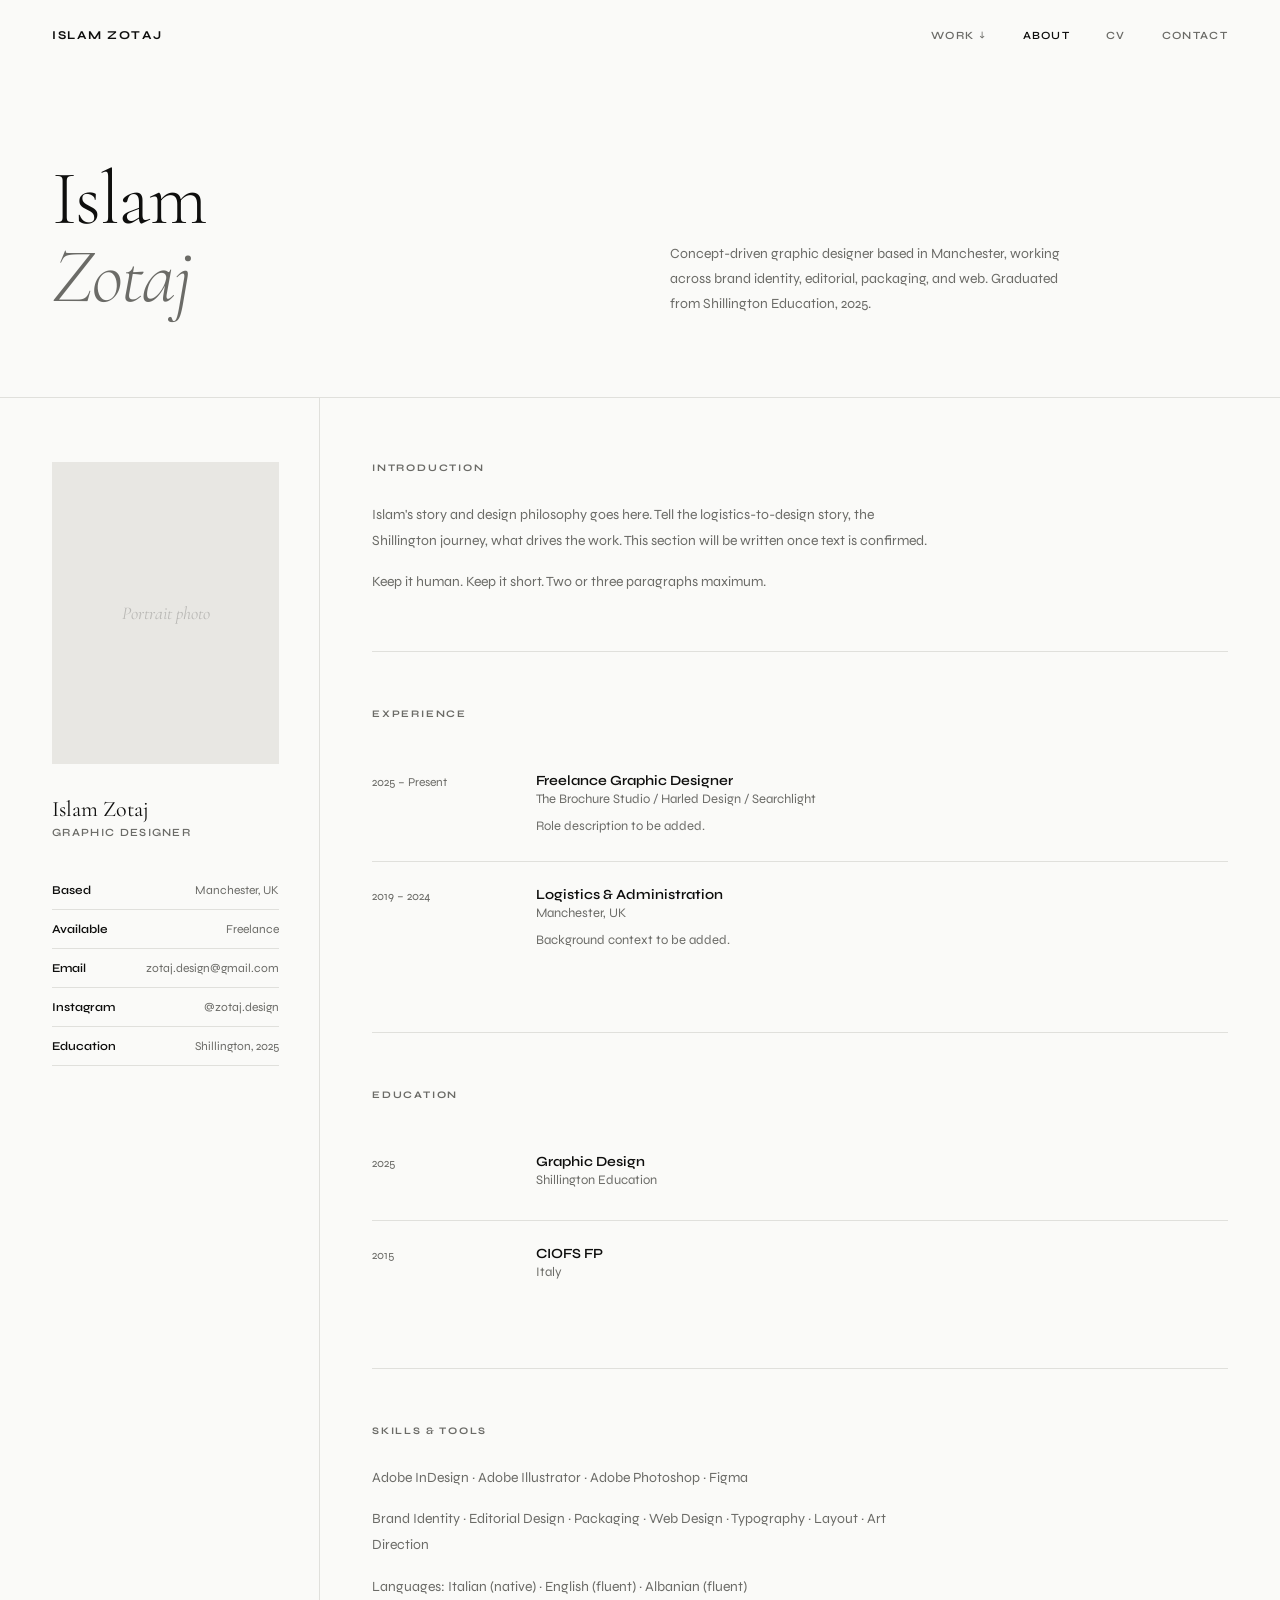
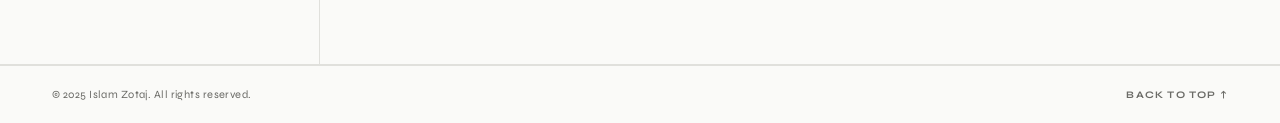
==== about.html @ 6eeac756 "Add files via upload" ====
<!DOCTYPE html>
<html lang="en">
<head>
  <meta charset="UTF-8">
  <meta name="viewport" content="width=device-width, initial-scale=1.0">
  <title>About — Islam Zotaj</title>
  <link rel="preconnect" href="https://fonts.googleapis.com">
  <link rel="preconnect" href="https://fonts.gstatic.com" crossorigin>
  <link href="https://fonts.googleapis.com/css2?family=Cormorant+Garamond:ital,wght@0,300;0,400;1,300;1,400&family=Syne:wght@400;500;600;700;800&display=swap" rel="stylesheet">
  <link rel="stylesheet" href="style.css">
</head>
<body>

<nav id="nav">
  <a class="nav-name" href="index.html">Islam Zotaj</a>
  <div class="nav-right">
    <ul class="nav-links">
      <li class="nav-dropdown">
        <a>Work</a>
        <ul class="dropdown-menu">
          <li><a href="work-omnia.html">Omnia <span>Brand Identity</span></a></li>
          <li><a href="work-batch.html">Batch <span>Editorial</span></a></li>
          <li><a href="work-serene.html">Serene Pathways <span>Website</span></a></li>
          <li><a href="work-bloom.html">Bloom <span>Brand Identity</span></a></li>
          <li><a href="work-mother.html">Mother Puppers <span>Packaging</span></a></li>
        </ul>
      </li>
      <li><a href="about.html" style="color:var(--black)">About</a></li>
      <li><a href="cv.html">CV</a></li>
      <li><a href="contact.html">Contact</a></li>
    </ul>
  </div>
</nav>

<div class="page-hero anim anim-d1">
  <h1 class="page-hero-title">Islam<br><em>Zotaj</em></h1>
  <p class="page-hero-sub">
    Concept-driven graphic designer based in Manchester, working across brand identity, editorial, packaging, and web. Graduated from Shillington Education, 2025.
  </p>
</div>

<div class="about-page-content">
  <aside class="about-sidebar anim anim-d2">
    <div class="about-portrait">
      <!-- Replace with: <img src="images/islam-portrait.jpg" alt="Islam Zotaj"> -->
      Portrait photo
    </div>
    <p class="sidebar-name">Islam Zotaj</p>
    <p class="sidebar-role">Graphic Designer</p>
    <ul class="sidebar-list">
      <li><strong>Based</strong> Manchester, UK</li>
      <li><strong>Available</strong> Freelance</li>
      <li><strong>Email</strong> zotaj.design@gmail.com</li>
      <li><strong>Instagram</strong> @zotaj.design</li>
      <li><strong>Education</strong> Shillington, 2025</li>
    </ul>
  </aside>

  <main class="about-main">
    <div class="about-section anim anim-d2">
      <p class="about-section-title">Introduction</p>
      <div class="about-section-text">
        <!-- ADD TEXT HERE -->
        <p>Islam's story and design philosophy goes here. Tell the logistics-to-design story, the Shillington journey, what drives the work. This section will be written once text is confirmed.</p>
        <p>Keep it human. Keep it short. Two or three paragraphs maximum.</p>
      </div>
    </div>

    <div class="about-section reveal">
      <p class="about-section-title">Experience</p>
      <div class="experience-item">
        <span class="exp-date">2025 – Present</span>
        <div class="exp-body">
          <p class="exp-role">Freelance Graphic Designer</p>
          <p class="exp-company">The Brochure Studio / Harled Design / Searchlight</p>
          <p class="exp-desc">
            <!-- ADD TEXT HERE -->
            Role description to be added.
          </p>
        </div>
      </div>
      <div class="experience-item">
        <span class="exp-date">2019 – 2024</span>
        <div class="exp-body">
          <p class="exp-role">Logistics & Administration</p>
          <p class="exp-company">Manchester, UK</p>
          <p class="exp-desc">
            <!-- ADD TEXT HERE -->
            Background context to be added.
          </p>
        </div>
      </div>
    </div>

    <div class="about-section reveal">
      <p class="about-section-title">Education</p>
      <div class="experience-item">
        <span class="exp-date">2025</span>
        <div class="exp-body">
          <p class="exp-role">Graphic Design</p>
          <p class="exp-company">Shillington Education</p>
        </div>
      </div>
      <div class="experience-item">
        <span class="exp-date">2015</span>
        <div class="exp-body">
          <p class="exp-role">CIOFS FP</p>
          <p class="exp-company">Italy</p>
        </div>
      </div>
    </div>

    <div class="about-section reveal">
      <p class="about-section-title">Skills & Tools</p>
      <div class="about-section-text">
        <p>Adobe InDesign · Adobe Illustrator · Adobe Photoshop · Figma</p>
        <p style="margin-top:16px;">Brand Identity · Editorial Design · Packaging · Web Design · Typography · Layout · Art Direction</p>
        <p style="margin-top:16px;">Languages: Italian (native) · English (fluent) · Albanian (fluent)</p>
      </div>
    </div>
  </main>
</div>

<footer>
  <span class="footer-copy">© 2025 Islam Zotaj. All rights reserved.</span>
  <a class="footer-back" href="#top">Back to top ↑</a>
</footer>

<script src="nav.js"></script>
</body>
</html>
---- style.css ----
/* ─── RESET & BASE ──────────────────────────────── */
*, *::before, *::after { box-sizing: border-box; margin: 0; padding: 0; }

:root {
  --white: #FAFAF8;
  --black: #0E0E0D;
  --mid:   #6B6B67;
  --rule:  #E0E0DC;
  --serif: 'Cormorant Garamond', serif;
  --sans:  'Syne', sans-serif;
}

html { font-size: 16px; scroll-behavior: smooth; }

body {
  background: var(--white);
  color: var(--black);
  font-family: var(--sans);
  -webkit-font-smoothing: antialiased;
  overflow-x: hidden;
}

a { text-decoration: none; color: inherit; }
img { display: block; width: 100%; height: 100%; object-fit: cover; }

/* ─── NAV ───────────────────────────────────────── */
nav {
  position: fixed;
  top: 0; left: 0; right: 0;
  z-index: 200;
  display: flex;
  align-items: center;
  justify-content: space-between;
  padding: 28px 52px;
  background: var(--white);
  border-bottom: 1px solid transparent;
  transition: border-color .3s, padding .3s;
}
nav.scrolled { border-color: var(--rule); padding: 20px 52px; }

.nav-name {
  font-family: var(--sans);
  font-size: 12px;
  font-weight: 700;
  letter-spacing: .14em;
  text-transform: uppercase;
}

.nav-right {
  display: flex;
  align-items: center;
  gap: 40px;
}

.nav-links {
  display: flex;
  gap: 36px;
  list-style: none;
  position: relative;
}

/* Work dropdown */
.nav-dropdown { position: relative; }

.nav-dropdown > a,
.nav-links > li > a {
  font-size: 11px;
  font-weight: 600;
  letter-spacing: .12em;
  text-transform: uppercase;
  color: var(--mid);
  transition: color .2s;
  cursor: pointer;
  display: flex;
  align-items: center;
  gap: 5px;
}
.nav-dropdown > a::after { content: '↓'; font-size: 9px; }
.nav-links > li > a:hover,
.nav-dropdown > a:hover { color: var(--black); }

.dropdown-menu {
  position: absolute;
  top: calc(100% + 16px);
  left: 0;
  background: var(--white);
  border: 1px solid var(--rule);
  min-width: 200px;
  opacity: 0;
  pointer-events: none;
  transform: translateY(-6px);
  transition: opacity .2s, transform .2s;
  z-index: 300;
}
.nav-dropdown:hover .dropdown-menu {
  opacity: 1;
  pointer-events: all;
  transform: translateY(0);
}
.dropdown-menu li { list-style: none; border-bottom: 1px solid var(--rule); }
.dropdown-menu li:last-child { border-bottom: none; }
.dropdown-menu a {
  display: flex;
  justify-content: space-between;
  align-items: center;
  padding: 12px 18px;
  font-size: 11px;
  font-weight: 600;
  letter-spacing: .1em;
  text-transform: uppercase;
  color: var(--mid);
  transition: color .2s, background .2s;
}
.dropdown-menu a:hover { color: var(--black); background: #F5F5F2; }
.dropdown-menu a span { font-size: 10px; color: var(--rule); }
.dropdown-menu a:hover span { color: var(--mid); }

/* ─── HERO SLIDER ───────────────────────────────── */
.hero-slider {
  position: relative;
  height: 100vh;
  min-height: 600px;
  overflow: hidden;
  margin-top: 0;
}

.slide {
  position: absolute;
  inset: 0;
  display: grid;
  grid-template-columns: 1fr 1fr;
  opacity: 0;
  transition: opacity .9s cubic-bezier(.4,0,.2,1);
  pointer-events: none;
}
.slide.active {
  opacity: 1;
  pointer-events: all;
}

.slide-image {
  position: relative;
  overflow: hidden;
}
.slide-image-inner {
  position: absolute;
  inset: 0;
  transition: transform 1.2s cubic-bezier(.25,.46,.45,.94);
  display: flex;
  align-items: center;
  justify-content: center;
}
.slide.active .slide-image-inner { transform: scale(1); }
.slide:not(.active) .slide-image-inner { transform: scale(1.05); }

/* Coloured placeholder per project */
.slide-placeholder {
  width: 100%;
  height: 100%;
  display: flex;
  align-items: center;
  justify-content: center;
}
.slide[data-project="omnia"] .slide-placeholder    { background: #F5F1E6; }
.slide[data-project="batch"] .slide-placeholder    { background: #1A2E48; }
.slide[data-project="bloom"] .slide-placeholder    { background: #2D2D2A; }
.slide[data-project="mother"] .slide-placeholder   { background: #5B2D6B; }
.slide[data-project="serene"] .slide-placeholder   { background: #F5E6DA; }

.slide-content {
  display: flex;
  flex-direction: column;
  justify-content: flex-end;
  padding: 52px 64px 64px;
  border-left: 1px solid var(--rule);
}

.slide-meta {
  display: flex;
  align-items: center;
  gap: 16px;
  margin-bottom: 24px;
}
.slide-index {
  font-family: var(--serif);
  font-size: 13px;
  font-style: italic;
  color: var(--mid);
}
.slide-type {
  font-size: 10px;
  font-weight: 600;
  letter-spacing: .14em;
  text-transform: uppercase;
  color: var(--mid);
}

.slide-title {
  font-family: var(--serif);
  font-size: clamp(48px, 5.5vw, 80px);
  font-weight: 300;
  line-height: 1.03;
  letter-spacing: -.02em;
  margin-bottom: 20px;
}
.slide-title em { font-style: italic; color: var(--mid); }

.slide-desc {
  font-size: 13px;
  line-height: 1.8;
  color: var(--mid);
  max-width: 360px;
  margin-bottom: 36px;
}

.slide-link {
  display: inline-flex;
  align-items: center;
  gap: 12px;
  font-size: 11px;
  font-weight: 700;
  letter-spacing: .12em;
  text-transform: uppercase;
  border-bottom: 1px solid var(--black);
  padding-bottom: 3px;
  width: fit-content;
  transition: opacity .2s;
}
.slide-link:hover { opacity: .5; }

/* Slider controls */
.slider-controls {
  position: absolute;
  bottom: 40px;
  left: 52px;
  display: flex;
  align-items: center;
  gap: 24px;
  z-index: 10;
}

.slider-dots {
  display: flex;
  gap: 8px;
}
.dot {
  width: 20px;
  height: 2px;
  background: var(--rule);
  cursor: pointer;
  transition: background .3s, width .3s;
}
.dot.active { background: var(--black); width: 32px; }

.slider-nav {
  display: flex;
  gap: 8px;
}
.slider-btn {
  width: 40px;
  height: 40px;
  border: 1px solid var(--rule);
  background: var(--white);
  cursor: pointer;
  display: flex;
  align-items: center;
  justify-content: center;
  font-size: 16px;
  transition: background .2s, border-color .2s;
}
.slider-btn:hover { background: var(--black); color: var(--white); border-color: var(--black); }

/* Progress bar */
.slide-progress {
  position: absolute;
  bottom: 0;
  left: 0;
  height: 2px;
  background: var(--black);
  width: 0%;
  transition: width 0s linear;
  z-index: 10;
}
.slide-progress.animating { transition: width 5s linear; }

/* ─── SECTION SHARED ────────────────────────────── */
.section-header {
  display: flex;
  align-items: center;
  justify-content: space-between;
  padding: 44px 52px 40px;
  border-bottom: 1px solid var(--rule);
}
.section-label {
  font-size: 10px;
  font-weight: 700;
  letter-spacing: .18em;
  text-transform: uppercase;
  color: var(--mid);
}
.section-aux {
  font-family: var(--serif);
  font-size: 13px;
  font-style: italic;
  color: var(--mid);
}

/* ─── WORK GRID (homepage strip) ────────────────── */
.work-strip {
  display: grid;
  grid-template-columns: repeat(3, 1fr);
  border-bottom: 1px solid var(--rule);
}
.strip-item {
  border-right: 1px solid var(--rule);
  overflow: hidden;
  cursor: pointer;
}
.strip-item:last-child { border-right: none; }

.strip-image {
  aspect-ratio: 4/3;
  overflow: hidden;
  position: relative;
}
.strip-placeholder {
  width: 100%; height: 100%;
  transition: transform .7s cubic-bezier(.25,.46,.45,.94);
  display: flex;
  align-items: center;
  justify-content: center;
  font-family: var(--serif);
  font-size: 28px;
  font-style: italic;
  color: rgba(0,0,0,.15);
}
.strip-item:hover .strip-placeholder { transform: scale(1.04); }
.strip-item[data-project="batch"]  .strip-placeholder { background: #1A2E48; color: #C9A96E; }
.strip-item[data-project="bloom"]  .strip-placeholder { background: #2D2D2A; color: #F5CD3C; }
.strip-item[data-project="mother"] .strip-placeholder { background: #5B2D6B; color: #F5CD3C; }
.strip-item[data-project="serene"] .strip-placeholder { background: #F5E6DA; color: #B23A48; }
.strip-item[data-project="omnia"]  .strip-placeholder { background: #F5F1E6; color: #FF6D6A; }

.strip-info {
  padding: 20px 24px 28px;
  border-top: 1px solid var(--rule);
}
.strip-type {
  font-size: 10px;
  font-weight: 600;
  letter-spacing: .14em;
  text-transform: uppercase;
  color: var(--mid);
  margin-bottom: 6px;
}
.strip-title {
  font-family: var(--serif);
  font-size: 22px;
  font-weight: 400;
  margin-bottom: 10px;
}
.strip-arrow {
  font-size: 10px;
  font-weight: 700;
  letter-spacing: .12em;
  text-transform: uppercase;
  color: var(--mid);
  display: inline-flex;
  align-items: center;
  gap: 8px;
  opacity: 0;
  transform: translateX(-6px);
  transition: opacity .25s, transform .25s, color .25s;
}
.strip-item:hover .strip-arrow { opacity: 1; transform: translateX(0); color: var(--black); }

/* ─── ABOUT STRIP ───────────────────────────────── */
.about-strip {
  display: grid;
  grid-template-columns: 1fr 1fr;
  border-top: 1px solid var(--rule);
}
.about-left {
  padding: 80px 52px;
  border-right: 1px solid var(--rule);
}
.about-right {
  padding: 80px 52px;
}
.about-eyebrow {
  font-size: 10px;
  font-weight: 700;
  letter-spacing: .18em;
  text-transform: uppercase;
  color: var(--mid);
  margin-bottom: 28px;
}
.about-headline {
  font-family: var(--serif);
  font-size: clamp(32px, 3.5vw, 52px);
  font-weight: 300;
  line-height: 1.1;
  margin-bottom: 28px;
}
.about-headline em { font-style: italic; color: var(--mid); }
.about-body {
  font-size: 14px;
  line-height: 1.85;
  color: var(--mid);
  margin-bottom: 20px;
  max-width: 420px;
}
.text-cta {
  display: inline-flex;
  align-items: center;
  gap: 10px;
  font-size: 11px;
  font-weight: 700;
  letter-spacing: .12em;
  text-transform: uppercase;
  border-bottom: 1px solid var(--black);
  padding-bottom: 3px;
  margin-top: 16px;
  transition: opacity .2s;
}
.text-cta:hover { opacity: .5; }

.skills-grid {
  display: grid;
  grid-template-columns: 1fr 1fr;
  gap: 1px;
  background: var(--rule);
  border: 1px solid var(--rule);
  margin-bottom: 32px;
}
.skill-cell {
  background: var(--white);
  padding: 20px;
}
.skill-name {
  font-size: 11px;
  font-weight: 700;
  letter-spacing: .1em;
  text-transform: uppercase;
  margin-bottom: 4px;
}
.skill-sub {
  font-size: 12px;
  color: var(--mid);
  line-height: 1.5;
}

/* ─── CONTACT STRIP ─────────────────────────────── */
.contact-strip {
  border-top: 1px solid var(--rule);
  padding: 80px 52px;
  display: grid;
  grid-template-columns: 1fr auto;
  align-items: center;
  gap: 40px;
}
.contact-headline {
  font-family: var(--serif);
  font-size: clamp(36px, 4vw, 60px);
  font-weight: 300;
  line-height: 1.08;
}
.contact-headline em { font-style: italic; color: var(--mid); }
.contact-actions { display: flex; flex-direction: column; align-items: flex-end; gap: 14px; }
.contact-email {
  font-size: 13px;
  color: var(--mid);
  letter-spacing: .02em;
  transition: color .2s;
}
.contact-email:hover { color: var(--black); }
.contact-socials { display: flex; gap: 20px; }
.contact-socials a {
  font-size: 10px;
  font-weight: 700;
  letter-spacing: .12em;
  text-transform: uppercase;
  color: var(--mid);
  transition: color .2s;
}
.contact-socials a:hover { color: var(--black); }

/* ─── FOOTER ─────────────────────────────────────── */
footer {
  border-top: 1px solid var(--rule);
  padding: 22px 52px;
  display: flex;
  justify-content: space-between;
  align-items: center;
}
.footer-copy { font-size: 11px; color: var(--mid); letter-spacing: .04em; }
.footer-back {
  font-size: 10px;
  font-weight: 700;
  letter-spacing: .12em;
  text-transform: uppercase;
  color: var(--mid);
  transition: color .2s;
}
.footer-back:hover { color: var(--black); }

/* ─── PAGE HERO (inner pages) ───────────────────── */
.page-hero {
  padding: 160px 52px 80px;
  border-bottom: 1px solid var(--rule);
  display: grid;
  grid-template-columns: 1fr 1fr;
  gap: 60px;
  align-items: end;
}
.page-hero-title {
  font-family: var(--serif);
  font-size: clamp(48px, 6vw, 88px);
  font-weight: 300;
  line-height: 1.02;
  letter-spacing: -.02em;
}
.page-hero-title em { font-style: italic; color: var(--mid); }
.page-hero-sub {
  font-size: 14px;
  line-height: 1.8;
  color: var(--mid);
  max-width: 400px;
}

/* ─── CASE STUDY PAGE ───────────────────────────── */
.cs-header {
  padding: 160px 52px 80px;
  border-bottom: 1px solid var(--rule);
}
.cs-eyebrow {
  font-size: 10px;
  font-weight: 700;
  letter-spacing: .18em;
  text-transform: uppercase;
  color: var(--mid);
  margin-bottom: 20px;
}
.cs-title {
  font-family: var(--serif);
  font-size: clamp(56px, 7vw, 100px);
  font-weight: 300;
  line-height: 1.0;
  letter-spacing: -.02em;
  margin-bottom: 40px;
}
.cs-title em { font-style: italic; color: var(--mid); }

.cs-meta-row {
  display: flex;
  gap: 60px;
  border-top: 1px solid var(--rule);
  padding-top: 32px;
}
.cs-meta-item {}
.cs-meta-label {
  font-size: 10px;
  font-weight: 700;
  letter-spacing: .14em;
  text-transform: uppercase;
  color: var(--mid);
  margin-bottom: 6px;
}
.cs-meta-value {
  font-size: 14px;
  font-weight: 500;
}

.cs-intro {
  display: grid;
  grid-template-columns: 1fr 1fr;
  gap: 60px;
  padding: 80px 52px;
  border-bottom: 1px solid var(--rule);
  align-items: start;
}
.cs-intro-headline {
  font-family: var(--serif);
  font-size: clamp(28px, 3vw, 44px);
  font-weight: 300;
  line-height: 1.12;
}
.cs-intro-headline em { font-style: italic; color: var(--mid); }
.cs-intro-body {
  font-size: 14px;
  line-height: 1.85;
  color: var(--mid);
}
.cs-intro-body p + p { margin-top: 16px; }

.cs-image-full {
  width: 100%;
  aspect-ratio: 16/7;
  overflow: hidden;
  background: #F0EFEB;
}

.cs-image-grid {
  display: grid;
  grid-template-columns: 1fr 1fr;
  gap: 1px;
  background: var(--rule);
  border-top: 1px solid var(--rule);
  border-bottom: 1px solid var(--rule);
}
.cs-image-grid-item {
  aspect-ratio: 4/3;
  overflow: hidden;
  background: #F0EFEB;
}

.cs-image-placeholder {
  width: 100%; height: 100%;
  display: flex;
  align-items: center;
  justify-content: center;
  font-family: var(--serif);
  font-size: 18px;
  font-style: italic;
  color: rgba(0,0,0,.2);
}

.cs-text-section {
  padding: 80px 52px;
  display: grid;
  grid-template-columns: 200px 1fr;
  gap: 60px;
  border-bottom: 1px solid var(--rule);
}
.cs-section-label {
  font-size: 10px;
  font-weight: 700;
  letter-spacing: .14em;
  text-transform: uppercase;
  color: var(--mid);
  padding-top: 6px;
}
.cs-section-body {
  font-size: 14px;
  line-height: 1.85;
  color: var(--mid);
  max-width: 560px;
}
.cs-section-body p + p { margin-top: 16px; }
.cs-section-body h3 {
  font-family: var(--serif);
  font-size: 24px;
  font-weight: 400;
  color: var(--black);
  margin-bottom: 12px;
  margin-top: 32px;
}

.cs-nav {
  display: grid;
  grid-template-columns: 1fr 1fr;
  border-top: 1px solid var(--rule);
}
.cs-nav-item {
  padding: 40px 52px;
  display: flex;
  flex-direction: column;
  gap: 8px;
  transition: background .2s;
  cursor: pointer;
}
.cs-nav-item:hover { background: #F5F5F2; }
.cs-nav-item:first-child { border-right: 1px solid var(--rule); }
.cs-nav-label {
  font-size: 10px;
  font-weight: 700;
  letter-spacing: .14em;
  text-transform: uppercase;
  color: var(--mid);
}
.cs-nav-title {
  font-family: var(--serif);
  font-size: 28px;
  font-weight: 400;
}

/* ─── ABOUT PAGE ─────────────────────────────────── */
.about-page-content {
  display: grid;
  grid-template-columns: 320px 1fr;
  gap: 0;
  border-bottom: 1px solid var(--rule);
}
.about-sidebar {
  padding: 64px 40px 64px 52px;
  border-right: 1px solid var(--rule);
}
.about-portrait {
  aspect-ratio: 3/4;
  background: #E8E7E3;
  margin-bottom: 32px;
  overflow: hidden;
  display: flex;
  align-items: center;
  justify-content: center;
  font-family: var(--serif);
  font-size: 18px;
  font-style: italic;
  color: rgba(0,0,0,.2);
}
.sidebar-name {
  font-family: var(--serif);
  font-size: 22px;
  font-weight: 400;
  margin-bottom: 4px;
}
.sidebar-role {
  font-size: 11px;
  font-weight: 600;
  letter-spacing: .12em;
  text-transform: uppercase;
  color: var(--mid);
  margin-bottom: 32px;
}
.sidebar-list { list-style: none; }
.sidebar-list li {
  padding: 12px 0;
  border-bottom: 1px solid var(--rule);
  font-size: 12px;
  color: var(--mid);
  display: flex;
  justify-content: space-between;
}
.sidebar-list li strong { color: var(--black); font-weight: 600; }

.about-main {
  padding: 64px 52px;
}
.about-section {
  padding-bottom: 56px;
  margin-bottom: 56px;
  border-bottom: 1px solid var(--rule);
}
.about-section:last-child { border-bottom: none; margin-bottom: 0; padding-bottom: 0; }
.about-section-title {
  font-size: 10px;
  font-weight: 700;
  letter-spacing: .18em;
  text-transform: uppercase;
  color: var(--mid);
  margin-bottom: 28px;
}
.about-section-text {
  font-size: 14px;
  line-height: 1.85;
  color: var(--mid);
  max-width: 560px;
}
.about-section-text p + p { margin-top: 16px; }

.experience-item {
  display: grid;
  grid-template-columns: 140px 1fr;
  gap: 24px;
  padding: 24px 0;
  border-bottom: 1px solid var(--rule);
}
.experience-item:last-child { border-bottom: none; }
.exp-date {
  font-size: 12px;
  color: var(--mid);
  padding-top: 3px;
}
.exp-body {}
.exp-role {
  font-size: 14px;
  font-weight: 600;
  margin-bottom: 2px;
}
.exp-company {
  font-size: 13px;
  color: var(--mid);
  margin-bottom: 8px;
}
.exp-desc {
  font-size: 13px;
  line-height: 1.7;
  color: var(--mid);
}

/* ─── CV PAGE ────────────────────────────────────── */
.cv-page {
  max-width: 860px;
  margin: 0 auto;
  padding: 160px 52px 100px;
}
.cv-download {
  display: inline-flex;
  align-items: center;
  gap: 10px;
  font-size: 11px;
  font-weight: 700;
  letter-spacing: .12em;
  text-transform: uppercase;
  border: 1px solid var(--rule);
  padding: 12px 20px;
  margin-bottom: 80px;
  transition: background .2s, border-color .2s;
}
.cv-download:hover { background: var(--black); color: var(--white); border-color: var(--black); }
.cv-section { margin-bottom: 64px; }
.cv-section-title {
  font-size: 10px;
  font-weight: 700;
  letter-spacing: .18em;
  text-transform: uppercase;
  color: var(--mid);
  padding-bottom: 16px;
  border-bottom: 1px solid var(--rule);
  margin-bottom: 32px;
}
.cv-name {
  font-family: var(--serif);
  font-size: clamp(52px, 6vw, 80px);
  font-weight: 300;
  line-height: 1.02;
  letter-spacing: -.02em;
  margin-bottom: 8px;
}
.cv-name em { font-style: italic; color: var(--mid); }
.cv-tagline {
  font-size: 14px;
  color: var(--mid);
  margin-bottom: 40px;
}
.cv-item {
  display: grid;
  grid-template-columns: 160px 1fr;
  gap: 24px;
  padding: 20px 0;
  border-bottom: 1px solid var(--rule);
}
.cv-item:last-child { border-bottom: none; }
.cv-date { font-size: 12px; color: var(--mid); padding-top: 2px; }
.cv-item-title { font-size: 14px; font-weight: 600; margin-bottom: 2px; }
.cv-item-sub { font-size: 13px; color: var(--mid); margin-bottom: 8px; }
.cv-item-desc { font-size: 13px; line-height: 1.7; color: var(--mid); }

.skills-row {
  display: flex;
  flex-wrap: wrap;
  gap: 8px;
}
.skill-tag {
  font-size: 11px;
  font-weight: 600;
  letter-spacing: .08em;
  text-transform: uppercase;
  padding: 7px 14px;
  border: 1px solid var(--rule);
  color: var(--mid);
}

/* ─── CONTACT PAGE ───────────────────────────────── */
.contact-page {
  min-height: calc(100vh - 80px);
  display: grid;
  grid-template-columns: 1fr 1fr;
  margin-top: 80px;
}
.contact-page-left {
  padding: 80px 52px;
  border-right: 1px solid var(--rule);
  display: flex;
  flex-direction: column;
  justify-content: space-between;
}
.contact-page-right {
  padding: 80px 52px;
  display: flex;
  flex-direction: column;
  justify-content: flex-end;
}
.contact-big-email {
  font-family: var(--serif);
  font-size: clamp(24px, 2.8vw, 40px);
  font-weight: 300;
  color: var(--mid);
  transition: color .2s;
  display: block;
  margin-top: 20px;
}
.contact-big-email:hover { color: var(--black); }

.contact-info-block { margin-bottom: 40px; }
.contact-info-label {
  font-size: 10px;
  font-weight: 700;
  letter-spacing: .18em;
  text-transform: uppercase;
  color: var(--mid);
  margin-bottom: 12px;
}
.contact-info-value {
  font-size: 14px;
  line-height: 1.8;
  color: var(--mid);
}
.contact-info-value a { color: var(--mid); transition: color .2s; }
.contact-info-value a:hover { color: var(--black); }

/* ─── PAGE ENTER ANIMATION ───────────────────────── */
@keyframes fadeUp {
  from { opacity: 0; transform: translateY(20px); }
  to   { opacity: 1; transform: translateY(0); }
}
.anim { animation: fadeUp .8s cubic-bezier(.16,1,.3,1) both; }
.anim-d1 { animation-delay: .1s; }
.anim-d2 { animation-delay: .22s; }
.anim-d3 { animation-delay: .34s; }

/* ─── RESPONSIVE ─────────────────────────────────── */
@media (max-width: 960px) {
  nav { padding: 20px 24px; }
  nav.scrolled { padding: 16px 24px; }

  .hero-slider .slide { grid-template-columns: 1fr; }
  .slide-image { display: none; }
  .slide-content {
    padding: 100px 24px 80px;
    border-left: none;
    justify-content: flex-end;
    min-height: 100vh;
    background: var(--white);
  }
  .slider-controls { left: 24px; }

  .work-strip { grid-template-columns: 1fr; }
  .strip-item { border-right: none; border-bottom: 1px solid var(--rule); }

  .about-strip { grid-template-columns: 1fr; }
  .about-left { border-right: none; border-bottom: 1px solid var(--rule); padding: 48px 24px; }
  .about-right { padding: 48px 24px; }

  .contact-strip { grid-template-columns: 1fr; padding: 48px 24px; }
  .contact-actions { align-items: flex-start; }

  footer { padding: 20px 24px; }

  .page-hero { grid-template-columns: 1fr; padding: 120px 24px 60px; }
  .section-header { padding: 32px 24px; }

  .cs-header { padding: 120px 24px 60px; }
  .cs-intro { grid-template-columns: 1fr; padding: 48px 24px; }
  .cs-text-section { grid-template-columns: 1fr; padding: 48px 24px; }
  .cs-meta-row { flex-wrap: wrap; gap: 24px; }
  .cs-nav-item { padding: 28px 24px; }

  .about-page-content { grid-template-columns: 1fr; }
  .about-sidebar { border-right: none; border-bottom: 1px solid var(--rule); padding: 48px 24px; }
  .about-main { padding: 48px 24px; }
  .experience-item { grid-template-columns: 1fr; gap: 4px; }

  .cv-page { padding: 120px 24px 80px; }
  .cv-item { grid-template-columns: 1fr; gap: 4px; }

  .contact-page { grid-template-columns: 1fr; min-height: auto; }
  .contact-page-left { border-right: none; border-bottom: 1px solid var(--rule); padding: 80px 24px 48px; }
  .contact-page-right { padding: 48px 24px 80px; }
}
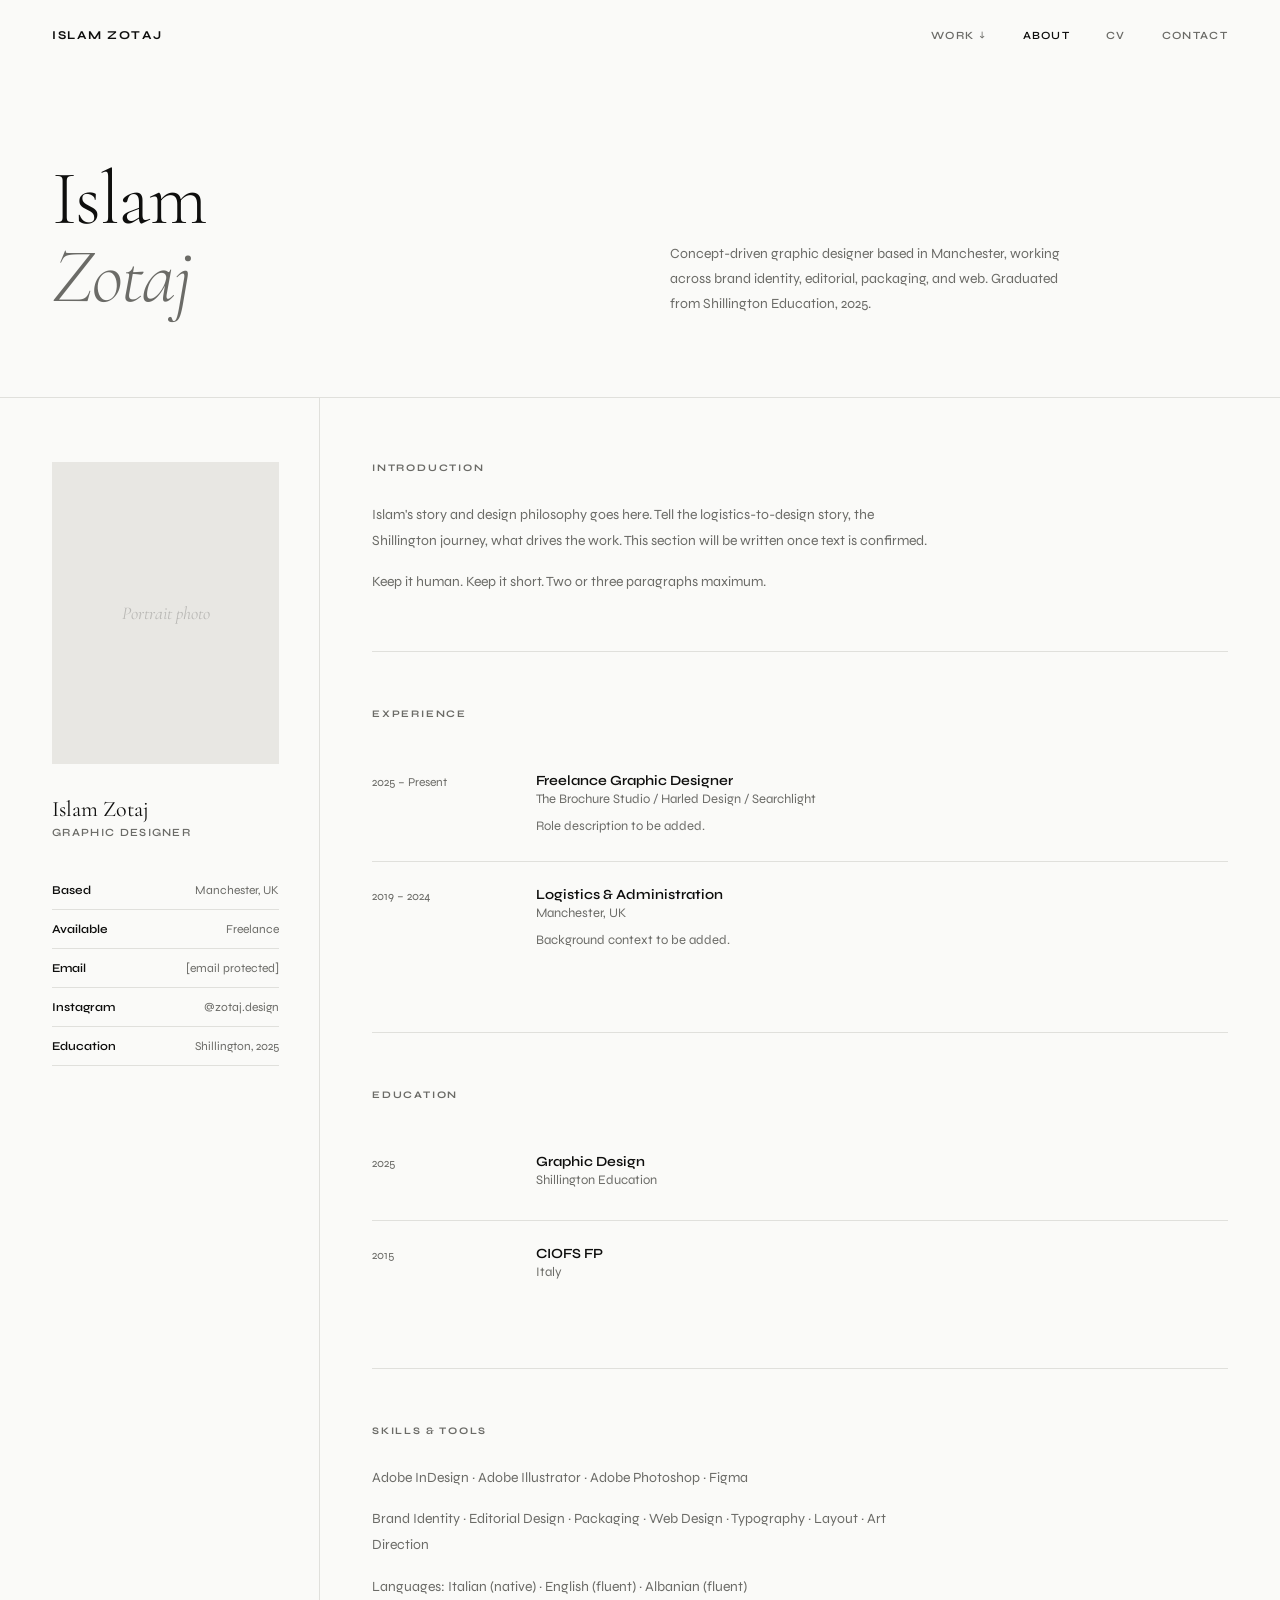
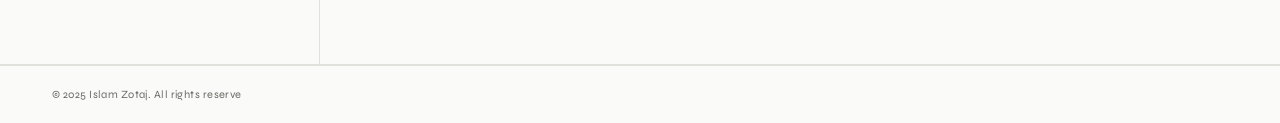
==== commit 6569e02d: "Add files via upload" ====
--- a/about.html
+++ b/about.html
@@ -7,30 +7,60 @@
   <link rel="preconnect" href="https://fonts.googleapis.com">
   <link rel="preconnect" href="https://fonts.gstatic.com" crossorigin>
   <link href="https://fonts.googleapis.com/css2?family=Cormorant+Garamond:ital,wght@0,300;0,400;1,300;1,400&family=Syne:wght@400;500;600;700;800&display=swap" rel="stylesheet">
-  <link rel="stylesheet" href="style.css">
+  <link rel="stylesheet" href="/style.css">
 </head>
 <body>
 
 <nav id="nav">
-  <a class="nav-name" href="index.html">Islam Zotaj</a>
+  <a class="nav-name" href="/">Islam Zotaj</a>
   <div class="nav-right">
     <ul class="nav-links">
-      <li class="nav-dropdown">
-        <a>Work</a>
-        <ul class="dropdown-menu">
-          <li><a href="work-omnia.html">Omnia <span>Brand Identity</span></a></li>
-          <li><a href="work-batch.html">Batch <span>Editorial</span></a></li>
-          <li><a href="work-serene.html">Serene Pathways <span>Website</span></a></li>
-          <li><a href="work-bloom.html">Bloom <span>Brand Identity</span></a></li>
-          <li><a href="work-mother.html">Mother Puppers <span>Packaging</span></a></li>
-        </ul>
+      <li class="nav-dropdown" id="workDropdown">
+        <a  id="workToggle">Work</a>
+        <div class="dropdown-menu" id="dropdownMenu">
+          <ul>
+            <li><a href="/work-omnia">Omnia <span>Brand Identity</span></a></li>
+            <li><a href="/work-batch">Batch <span>Editorial</span></a></li>
+            <li><a href="/work-serene">Serene Pathways <span>Website</span></a></li>
+            <li><a href="/work-bloom">Bloom <span>Brand Identity</span></a></li>
+            <li><a href="/work-mother">Mother Puppers <span>Packaging</span></a></li>
+          </ul>
+        </div>
       </li>
-      <li><a href="about.html" style="color:var(--black)">About</a></li>
-      <li><a href="cv.html">CV</a></li>
-      <li><a href="contact.html">Contact</a></li>
+      <li><a href="/about" style="color:var(--black)">About</a></li>
+      <li><a href="/cv" >CV</a></li>
+      <li><a href="/contact" >Contact</a></li>
     </ul>
   </div>
+  <!-- Burger -->
+  <button class="burger" id="burger" aria-label="Menu">
+    <span></span><span></span><span></span>
+  </button>
 </nav>
+
+<!-- Mobile Menu -->
+<div class="mobile-menu" id="mobileMenu">
+  <ul class="mobile-menu-links">
+    <li>
+      <span id="mobileWorkToggle">Work</span>
+      <ul class="mobile-sub-links" id="mobileSubLinks">
+        <li><a href="/work-omnia">Omnia</a></li>
+        <li><a href="/work-batch">Batch</a></li>
+        <li><a href="/work-serene">Serene Pathways</a></li>
+        <li><a href="/work-bloom">Bloom</a></li>
+        <li><a href="/work-mother">Mother Puppers</a></li>
+      </ul>
+    </li>
+    <li><a href="/about">About</a></li>
+    <li><a href="/cv">CV</a></li>
+    <li><a href="/contact">Contact</a></li>
+  </ul>
+  <div class="mobile-menu-footer">
+    <a href="https://www.behance.net" target="_blank">Behance</a>
+    <a href="https://www.instagram.com/zotaj.design" target="_blank">Instagram</a>
+    <a href="https://www.linkedin.com" target="_blank">LinkedIn</a>
+  </div>
+</div>
 
 <div class="page-hero anim anim-d1">
   <h1 class="page-hero-title">Islam<br><em>Zotaj</em></h1>
@@ -50,7 +80,7 @@
     <ul class="sidebar-list">
       <li><strong>Based</strong> Manchester, UK</li>
       <li><strong>Available</strong> Freelance</li>
-      <li><strong>Email</strong> zotaj.design@gmail.com</li>
+      <li><strong>Email</strong> <a href="/cdn-cgi/l/email-protection" class="__cf_email__" data-cfemail="9de7f2e9fcf7b3f9f8eef4faf3ddfaf0fcf4f1b3fef2f0">[email&#160;protected]</a></li>
       <li><strong>Instagram</strong> @zotaj.design</li>
       <li><strong>Education</strong> Shillington, 2025</li>
     </ul>
@@ -122,10 +152,4 @@
 </div>
 
 <footer>
-  <span class="footer-copy">© 2025 Islam Zotaj. All rights reserved.</span>
-  <a class="footer-back" href="#top">Back to top ↑</a>
-</footer>
-
-<script src="nav.js"></script>
-</body>
-</html>
+  <span class="footer-copy">© 2025 Islam Zotaj. All rights reserve
--- a/style.css
+++ b/style.css
@@ -75,35 +75,44 @@
   align-items: center;
   gap: 5px;
 }
-.nav-dropdown > a::after { content: '↓'; font-size: 9px; }
+.nav-dropdown > a::after { content: '↓'; font-size: 9px; transition: transform .2s; }
+.nav-dropdown.open > a::after { transform: rotate(180deg); }
 .nav-links > li > a:hover,
 .nav-dropdown > a:hover { color: var(--black); }
 
 .dropdown-menu {
   position: absolute;
-  top: calc(100% + 16px);
+  top: 100%;
   left: 0;
-  background: var(--white);
-  border: 1px solid var(--rule);
-  min-width: 200px;
+  /* Invisible padding bridges the gap so mouse can travel to menu */
+  padding-top: 16px;
+  background: transparent;
+  min-width: 220px;
   opacity: 0;
   pointer-events: none;
-  transform: translateY(-6px);
+  transform: translateY(-4px);
   transition: opacity .2s, transform .2s;
   z-index: 300;
 }
-.nav-dropdown:hover .dropdown-menu {
+.nav-dropdown.open .dropdown-menu {
   opacity: 1;
   pointer-events: all;
   transform: translateY(0);
 }
-.dropdown-menu li { list-style: none; border-bottom: 1px solid var(--rule); }
-.dropdown-menu li:last-child { border-bottom: none; }
+/* The visible box is on an inner element */
+.dropdown-menu ul {
+  background: var(--white);
+  border: 1px solid var(--rule);
+  list-style: none;
+  box-shadow: 0 8px 24px rgba(0,0,0,.06);
+}
+.dropdown-menu ul li { border-bottom: 1px solid var(--rule); }
+.dropdown-menu ul li:last-child { border-bottom: none; }
 .dropdown-menu a {
   display: flex;
   justify-content: space-between;
   align-items: center;
-  padding: 12px 18px;
+  padding: 13px 18px;
   font-size: 11px;
   font-weight: 600;
   letter-spacing: .1em;
@@ -122,15 +131,15 @@
   min-height: 600px;
   overflow: hidden;
   margin-top: 0;
-}
-
+  background: var(--black);
+}
+
+/* Each slide is full bleed — image fills, overlay on top, text centred */
 .slide {
   position: absolute;
   inset: 0;
-  display: grid;
-  grid-template-columns: 1fr 1fr;
   opacity: 0;
-  transition: opacity .9s cubic-bezier(.4,0,.2,1);
+  transition: opacity 1s cubic-bezier(.4,0,.2,1);
   pointer-events: none;
 }
 .slide.active {
@@ -138,137 +147,144 @@
   pointer-events: all;
 }
 
+/* Background image layer */
 .slide-image {
-  position: relative;
+  position: absolute;
+  inset: 0;
   overflow: hidden;
 }
 .slide-image-inner {
   position: absolute;
   inset: 0;
-  transition: transform 1.2s cubic-bezier(.25,.46,.45,.94);
-  display: flex;
-  align-items: center;
-  justify-content: center;
+  transition: transform 1.4s cubic-bezier(.25,.46,.45,.94);
 }
 .slide.active .slide-image-inner { transform: scale(1); }
-.slide:not(.active) .slide-image-inner { transform: scale(1.05); }
-
-/* Coloured placeholder per project */
+.slide:not(.active) .slide-image-inner { transform: scale(1.06); }
+
+/* Placeholder fills the full slide */
 .slide-placeholder {
   width: 100%;
   height: 100%;
+  position: absolute;
+  inset: 0;
   display: flex;
   align-items: center;
   justify-content: center;
 }
-.slide[data-project="omnia"] .slide-placeholder    { background: #F5F1E6; }
-.slide[data-project="batch"] .slide-placeholder    { background: #1A2E48; }
-.slide[data-project="bloom"] .slide-placeholder    { background: #2D2D2A; }
-.slide[data-project="mother"] .slide-placeholder   { background: #5B2D6B; }
-.slide[data-project="serene"] .slide-placeholder   { background: #F5E6DA; }
-
+.slide[data-project="omnia"]  .slide-placeholder { background: #2a2520; }
+.slide[data-project="batch"]  .slide-placeholder { background: #111820; }
+.slide[data-project="bloom"]  .slide-placeholder { background: #141410; }
+.slide[data-project="mother"] .slide-placeholder { background: #1e1020; }
+.slide[data-project="serene"] .slide-placeholder { background: #1a1510; }
+
+/* Dark overlay */
+.slide-overlay {
+  position: absolute;
+  inset: 0;
+  background: linear-gradient(
+    to bottom,
+    rgba(0,0,0,.15) 0%,
+    rgba(0,0,0,.45) 60%,
+    rgba(0,0,0,.7) 100%
+  );
+  z-index: 1;
+}
+
+/* Text centred over image */
 .slide-content {
+  position: absolute;
+  inset: 0;
+  z-index: 2;
   display: flex;
   flex-direction: column;
-  justify-content: flex-end;
-  padding: 52px 64px 64px;
-  border-left: 1px solid var(--rule);
+  align-items: center;
+  justify-content: center;
+  text-align: center;
+  padding: 80px 52px 120px;
 }
 
 .slide-meta {
   display: flex;
   align-items: center;
   gap: 16px;
-  margin-bottom: 24px;
+  margin-bottom: 20px;
 }
 .slide-index {
   font-family: var(--serif);
   font-size: 13px;
   font-style: italic;
-  color: var(--mid);
+  color: rgba(255,255,255,.6);
 }
 .slide-type {
   font-size: 10px;
   font-weight: 600;
-  letter-spacing: .14em;
-  text-transform: uppercase;
-  color: var(--mid);
+  letter-spacing: .18em;
+  text-transform: uppercase;
+  color: rgba(255,255,255,.6);
 }
 
 .slide-title {
   font-family: var(--serif);
-  font-size: clamp(48px, 5.5vw, 80px);
+  font-size: clamp(56px, 7vw, 104px);
   font-weight: 300;
-  line-height: 1.03;
+  line-height: 1.0;
   letter-spacing: -.02em;
+  color: #fff;
   margin-bottom: 20px;
 }
-.slide-title em { font-style: italic; color: var(--mid); }
+.slide-title em { font-style: italic; opacity: .75; }
 
 .slide-desc {
-  font-size: 13px;
-  line-height: 1.8;
-  color: var(--mid);
-  max-width: 360px;
+  font-size: 14px;
+  line-height: 1.75;
+  color: rgba(255,255,255,.7);
+  max-width: 480px;
   margin-bottom: 36px;
 }
 
 .slide-link {
   display: inline-flex;
   align-items: center;
-  gap: 12px;
+  gap: 10px;
   font-size: 11px;
   font-weight: 700;
-  letter-spacing: .12em;
-  text-transform: uppercase;
-  border-bottom: 1px solid var(--black);
+  letter-spacing: .14em;
+  text-transform: uppercase;
+  color: #fff;
+  border-bottom: 1px solid rgba(255,255,255,.5);
   padding-bottom: 3px;
   width: fit-content;
-  transition: opacity .2s;
-}
-.slide-link:hover { opacity: .5; }
-
-/* Slider controls */
+  transition: border-color .2s, opacity .2s;
+}
+.slide-link:hover { border-color: #fff; opacity: .7; }
+
+/* Slider controls — dots only, no arrows */
 .slider-controls {
   position: absolute;
   bottom: 40px;
-  left: 52px;
-  display: flex;
-  align-items: center;
-  gap: 24px;
+  left: 50%;
+  transform: translateX(-50%);
+  display: flex;
+  align-items: center;
+  gap: 0;
   z-index: 10;
 }
 
 .slider-dots {
   display: flex;
-  gap: 8px;
+  gap: 10px;
 }
 .dot {
-  width: 20px;
+  width: 24px;
   height: 2px;
-  background: var(--rule);
+  background: rgba(255,255,255,.3);
   cursor: pointer;
   transition: background .3s, width .3s;
 }
-.dot.active { background: var(--black); width: 32px; }
-
-.slider-nav {
-  display: flex;
-  gap: 8px;
-}
-.slider-btn {
-  width: 40px;
-  height: 40px;
-  border: 1px solid var(--rule);
-  background: var(--white);
-  cursor: pointer;
-  display: flex;
-  align-items: center;
-  justify-content: center;
-  font-size: 16px;
-  transition: background .2s, border-color .2s;
-}
-.slider-btn:hover { background: var(--black); color: var(--white); border-color: var(--black); }
+.dot.active { background: #fff; width: 40px; }
+
+/* No arrows — hide the nav buttons */
+.slider-nav { display: none; }
 
 /* Progress bar */
 .slide-progress {
@@ -919,21 +935,124 @@
 .anim-d2 { animation-delay: .22s; }
 .anim-d3 { animation-delay: .34s; }
 
+/* ─── MOBILE BURGER MENU ─────────────────────────── */
+.burger {
+  display: none;
+  flex-direction: column;
+  justify-content: center;
+  gap: 5px;
+  width: 36px;
+  height: 36px;
+  cursor: pointer;
+  background: none;
+  border: none;
+  padding: 4px;
+  z-index: 400;
+}
+.burger span {
+  display: block;
+  width: 22px;
+  height: 1.5px;
+  background: var(--black);
+  transition: transform .3s, opacity .3s, width .3s;
+  transform-origin: center;
+}
+.burger.open span:nth-child(1) { transform: translateY(6.5px) rotate(45deg); }
+.burger.open span:nth-child(2) { opacity: 0; width: 0; }
+.burger.open span:nth-child(3) { transform: translateY(-6.5px) rotate(-45deg); }
+
+.mobile-menu {
+  display: none;
+  position: fixed;
+  inset: 0;
+  background: var(--white);
+  z-index: 350;
+  flex-direction: column;
+  justify-content: center;
+  align-items: flex-start;
+  padding: 80px 40px 60px;
+  opacity: 0;
+  pointer-events: none;
+  transition: opacity .3s;
+}
+.mobile-menu.open {
+  opacity: 1;
+  pointer-events: all;
+}
+.mobile-menu-links {
+  list-style: none;
+  width: 100%;
+}
+.mobile-menu-links li {
+  border-bottom: 1px solid var(--rule);
+}
+.mobile-menu-links li:first-child {
+  border-top: 1px solid var(--rule);
+}
+.mobile-menu-links > li > a,
+.mobile-menu-links > li > span {
+  display: block;
+  padding: 20px 0;
+  font-family: var(--serif);
+  font-size: 32px;
+  font-weight: 300;
+  color: var(--black);
+  cursor: pointer;
+  transition: color .2s;
+}
+.mobile-menu-links > li > a:hover,
+.mobile-menu-links > li > span:hover { color: var(--mid); }
+
+.mobile-sub-links {
+  list-style: none;
+  padding: 0 0 16px 0;
+  display: none;
+}
+.mobile-sub-links.open { display: block; }
+.mobile-sub-links li a {
+  display: block;
+  padding: 10px 0;
+  font-size: 13px;
+  font-weight: 600;
+  letter-spacing: .1em;
+  text-transform: uppercase;
+  color: var(--mid);
+  transition: color .2s;
+}
+.mobile-sub-links li a:hover { color: var(--black); }
+
+.mobile-menu-footer {
+  margin-top: auto;
+  display: flex;
+  gap: 24px;
+}
+.mobile-menu-footer a {
+  font-size: 11px;
+  font-weight: 600;
+  letter-spacing: .1em;
+  text-transform: uppercase;
+  color: var(--mid);
+  transition: color .2s;
+}
+.mobile-menu-footer a:hover { color: var(--black); }
+
 /* ─── RESPONSIVE ─────────────────────────────────── */
 @media (max-width: 960px) {
-  nav { padding: 20px 24px; }
-  nav.scrolled { padding: 16px 24px; }
-
-  .hero-slider .slide { grid-template-columns: 1fr; }
-  .slide-image { display: none; }
-  .slide-content {
-    padding: 100px 24px 80px;
-    border-left: none;
-    justify-content: flex-end;
-    min-height: 100vh;
-    background: var(--white);
+  nav { padding: 18px 24px; }
+  nav.scrolled { padding: 14px 24px; }
+
+  /* Show burger, hide desktop nav links */
+  .burger { display: flex; }
+  .nav-right { display: none; }
+  .mobile-menu { display: flex; }
+
+  /* Hero: full screen centred text, tighten padding */
+  .slide-content { padding: 80px 28px 100px; }
+  .slider-controls {
+    bottom: 32px;
+    left: 50%;
+    transform: translateX(-50%);
   }
-  .slider-controls { left: 24px; }
 
   .work-strip { grid-template-columns: 1fr; }
   .strip-item { border-right: none; border-bottom: 1px solid var(--rule); }
@@ -954,7 +1073,14 @@
   .cs-intro { grid-template-columns: 1fr; padding: 48px 24px; }
   .cs-text-section { grid-template-columns: 1fr; padding: 48px 24px; }
   .cs-meta-row { flex-wrap: wrap; gap: 24px; }
-  .cs-nav-item { padding: 28px 24px; }
+
+  /* Project prev/next nav — move to bottom, stack vertically */
+  .cs-nav {
+    grid-template-columns: 1fr;
+    border-top: 1px solid var(--rule);
+  }
+  .cs-nav-item { padding: 24px; border-right: none !important; border-bottom: 1px solid var(--rule); }
+  .cs-nav-item:last-child { border-bottom: none; }
 
   .about-page-content { grid-template-columns: 1fr; }
   .about-sidebar { border-right: none; border-bottom: 1px solid var(--rule); padding: 48px 24px; }
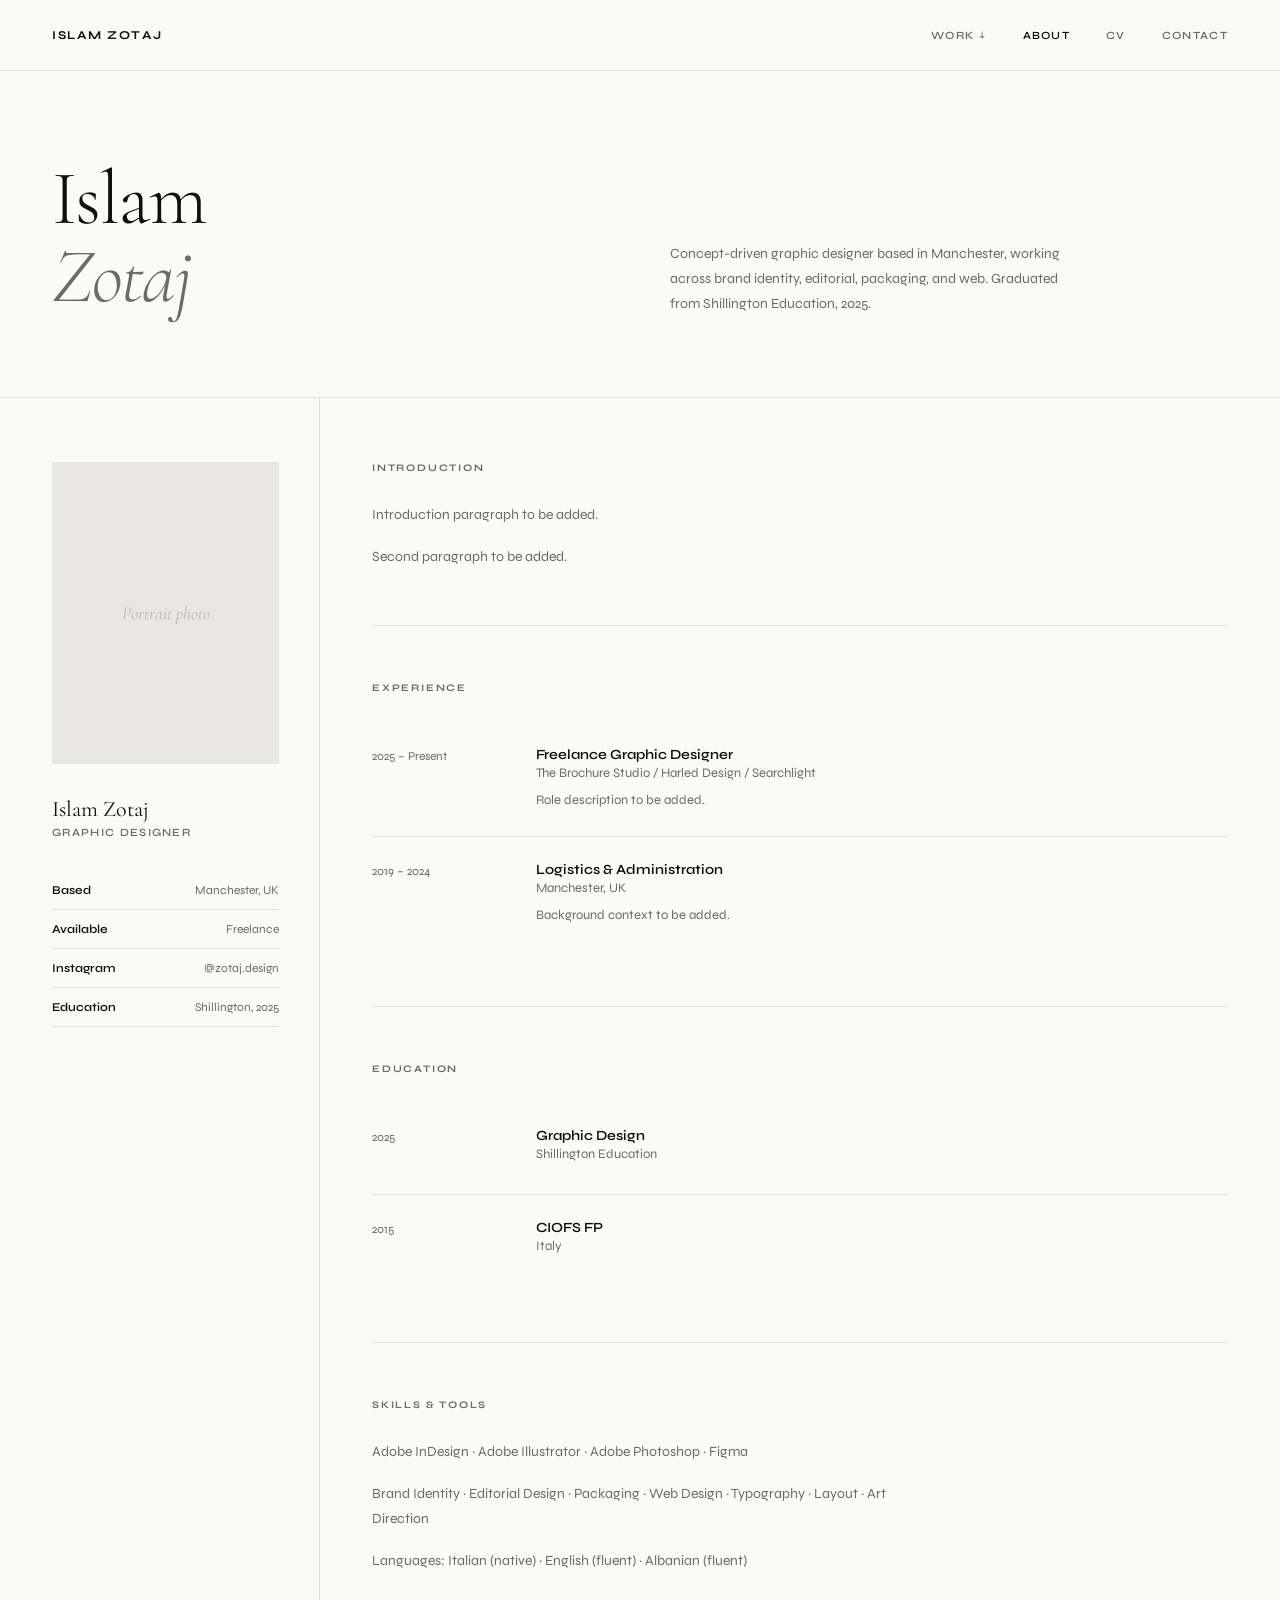
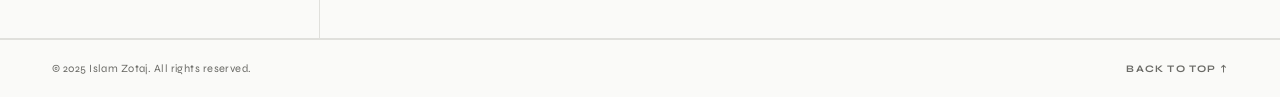
==== commit 8d69c9f9: "Add files via upload" ====
--- a/about.html
+++ b/about.html
@@ -16,7 +16,7 @@
   <div class="nav-right">
     <ul class="nav-links">
       <li class="nav-dropdown" id="workDropdown">
-        <a  id="workToggle">Work</a>
+        <a id="workToggle">Work</a>
         <div class="dropdown-menu" id="dropdownMenu">
           <ul>
             <li><a href="/work-omnia">Omnia <span>Brand Identity</span></a></li>
@@ -28,17 +28,15 @@
         </div>
       </li>
       <li><a href="/about" style="color:var(--black)">About</a></li>
-      <li><a href="/cv" >CV</a></li>
-      <li><a href="/contact" >Contact</a></li>
+      <li><a href="/cv">CV</a></li>
+      <li><a href="/contact">Contact</a></li>
     </ul>
   </div>
-  <!-- Burger -->
   <button class="burger" id="burger" aria-label="Menu">
     <span></span><span></span><span></span>
   </button>
 </nav>
 
-<!-- Mobile Menu -->
 <div class="mobile-menu" id="mobileMenu">
   <ul class="mobile-menu-links">
     <li>
@@ -64,23 +62,17 @@
 
 <div class="page-hero anim anim-d1">
   <h1 class="page-hero-title">Islam<br><em>Zotaj</em></h1>
-  <p class="page-hero-sub">
-    Concept-driven graphic designer based in Manchester, working across brand identity, editorial, packaging, and web. Graduated from Shillington Education, 2025.
-  </p>
+  <p class="page-hero-sub">Concept-driven graphic designer based in Manchester, working across brand identity, editorial, packaging, and web. Graduated from Shillington Education, 2025.</p>
 </div>
 
 <div class="about-page-content">
   <aside class="about-sidebar anim anim-d2">
-    <div class="about-portrait">
-      <!-- Replace with: <img src="images/islam-portrait.jpg" alt="Islam Zotaj"> -->
-      Portrait photo
-    </div>
+    <div class="about-portrait">Portrait photo</div>
     <p class="sidebar-name">Islam Zotaj</p>
     <p class="sidebar-role">Graphic Designer</p>
     <ul class="sidebar-list">
       <li><strong>Based</strong> Manchester, UK</li>
       <li><strong>Available</strong> Freelance</li>
-      <li><strong>Email</strong> <a href="/cdn-cgi/l/email-protection" class="__cf_email__" data-cfemail="9de7f2e9fcf7b3f9f8eef4faf3ddfaf0fcf4f1b3fef2f0">[email&#160;protected]</a></li>
       <li><strong>Instagram</strong> @zotaj.design</li>
       <li><strong>Education</strong> Shillington, 2025</li>
     </ul>
@@ -90,9 +82,8 @@
     <div class="about-section anim anim-d2">
       <p class="about-section-title">Introduction</p>
       <div class="about-section-text">
-        <!-- ADD TEXT HERE -->
-        <p>Islam's story and design philosophy goes here. Tell the logistics-to-design story, the Shillington journey, what drives the work. This section will be written once text is confirmed.</p>
-        <p>Keep it human. Keep it short. Two or three paragraphs maximum.</p>
+        <p><!-- ADD TEXT HERE --> Introduction paragraph to be added.</p>
+        <p><!-- ADD TEXT HERE --> Second paragraph to be added.</p>
       </div>
     </div>
 
@@ -103,10 +94,7 @@
         <div class="exp-body">
           <p class="exp-role">Freelance Graphic Designer</p>
           <p class="exp-company">The Brochure Studio / Harled Design / Searchlight</p>
-          <p class="exp-desc">
-            <!-- ADD TEXT HERE -->
-            Role description to be added.
-          </p>
+          <p class="exp-desc"><!-- ADD TEXT HERE --> Role description to be added.</p>
         </div>
       </div>
       <div class="experience-item">
@@ -114,10 +102,7 @@
         <div class="exp-body">
           <p class="exp-role">Logistics & Administration</p>
           <p class="exp-company">Manchester, UK</p>
-          <p class="exp-desc">
-            <!-- ADD TEXT HERE -->
-            Background context to be added.
-          </p>
+          <p class="exp-desc"><!-- ADD TEXT HERE --> Background context to be added.</p>
         </div>
       </div>
     </div>
@@ -126,17 +111,11 @@
       <p class="about-section-title">Education</p>
       <div class="experience-item">
         <span class="exp-date">2025</span>
-        <div class="exp-body">
-          <p class="exp-role">Graphic Design</p>
-          <p class="exp-company">Shillington Education</p>
-        </div>
+        <div class="exp-body"><p class="exp-role">Graphic Design</p><p class="exp-company">Shillington Education</p></div>
       </div>
       <div class="experience-item">
         <span class="exp-date">2015</span>
-        <div class="exp-body">
-          <p class="exp-role">CIOFS FP</p>
-          <p class="exp-company">Italy</p>
-        </div>
+        <div class="exp-body"><p class="exp-role">CIOFS FP</p><p class="exp-company">Italy</p></div>
       </div>
     </div>
 
@@ -152,4 +131,53 @@
 </div>
 
 <footer>
-  <span class="footer-copy">© 2025 Islam Zotaj. All rights reserve+  <span class="footer-copy">© 2025 Islam Zotaj. All rights reserved.</span>
+  <a class="footer-back" href="#top">Back to top ↑</a>
+</footer>
+
+<script>
+document.addEventListener('DOMContentLoaded', function() {
+  var nav = document.getElementById('nav');
+  if (nav) {
+    window.addEventListener('scroll', function() { nav.classList.toggle('scrolled', window.scrollY > 40); }, { passive: true });
+  }
+  var workDropdown = document.getElementById('workDropdown');
+  var workToggle   = document.getElementById('workToggle');
+  if (workDropdown && workToggle) {
+    workToggle.addEventListener('mouseenter', function() { workDropdown.classList.add('open'); });
+    workDropdown.addEventListener('mouseleave', function() { workDropdown.classList.remove('open'); });
+    workToggle.addEventListener('click', function(e) { e.stopPropagation(); workDropdown.classList.toggle('open'); });
+    document.addEventListener('click', function(e) { if (!workDropdown.contains(e.target)) workDropdown.classList.remove('open'); });
+  }
+  var burger = document.getElementById('burger');
+  var mobileMenu = document.getElementById('mobileMenu');
+  if (burger && mobileMenu) {
+    burger.addEventListener('click', function() {
+      burger.classList.toggle('open'); mobileMenu.classList.toggle('open');
+      document.body.style.overflow = mobileMenu.classList.contains('open') ? 'hidden' : '';
+    });
+    mobileMenu.querySelectorAll('a').forEach(function(l) {
+      l.addEventListener('click', function() { burger.classList.remove('open'); mobileMenu.classList.remove('open'); document.body.style.overflow = ''; });
+    });
+  }
+  var mobileWorkToggle = document.getElementById('mobileWorkToggle');
+  var mobileSubLinks   = document.getElementById('mobileSubLinks');
+  if (mobileWorkToggle && mobileSubLinks) {
+    mobileWorkToggle.addEventListener('click', function() { mobileSubLinks.classList.toggle('open'); });
+  }
+  var rs = document.createElement('style');
+  rs.textContent = '.reveal{opacity:0;transform:translateY(18px);transition:opacity .7s ease,transform .7s ease}.reveal.revealed{opacity:1!important;transform:none!important}';
+  document.head.appendChild(rs);
+  if ('IntersectionObserver' in window) {
+    var obs = new IntersectionObserver(function(entries) {
+      entries.forEach(function(e) { if (e.isIntersecting) { e.target.classList.add('revealed'); obs.unobserve(e.target); } });
+    }, { threshold: 0.08 });
+    document.querySelectorAll('.reveal').forEach(function(el) { obs.observe(el); });
+  } else {
+    document.querySelectorAll('.reveal').forEach(function(el) { el.classList.add('revealed'); });
+  }
+});
+</script>
+
+</body>
+</html>
--- a/style.css
+++ b/style.css
@@ -33,10 +33,10 @@
   justify-content: space-between;
   padding: 28px 52px;
   background: var(--white);
-  border-bottom: 1px solid transparent;
-  transition: border-color .3s, padding .3s;
-}
-nav.scrolled { border-color: var(--rule); padding: 20px 52px; }
+  border-bottom: 1px solid var(--rule);
+  transition: padding .3s;
+}
+nav.scrolled { padding: 20px 52px; }
 
 .nav-name {
   font-family: var(--sans);
@@ -673,32 +673,43 @@
 }
 
 .cs-nav {
-  display: grid;
-  grid-template-columns: 1fr 1fr;
+  display: flex;
+  align-items: center;
+  justify-content: space-between;
+  padding: 32px 52px;
   border-top: 1px solid var(--rule);
+  gap: 24px;
 }
 .cs-nav-item {
-  padding: 40px 52px;
-  display: flex;
-  flex-direction: column;
-  gap: 8px;
-  transition: background .2s;
-  cursor: pointer;
-}
-.cs-nav-item:hover { background: #F5F5F2; }
-.cs-nav-item:first-child { border-right: 1px solid var(--rule); }
-.cs-nav-label {
-  font-size: 10px;
-  font-weight: 700;
-  letter-spacing: .14em;
-  text-transform: uppercase;
-  color: var(--mid);
-}
+  font-size: 11px;
+  font-weight: 700;
+  letter-spacing: .12em;
+  text-transform: uppercase;
+  color: var(--mid);
+  transition: color .2s;
+}
+.cs-nav-item:hover { color: var(--black); }
+.cs-nav-label { display: none; }
 .cs-nav-title {
-  font-family: var(--serif);
-  font-size: 28px;
-  font-weight: 400;
-}
+  font-size: 11px;
+  font-weight: 700;
+  font-family: var(--sans);
+  letter-spacing: .12em;
+  text-transform: uppercase;
+  color: var(--mid);
+  transition: color .2s;
+}
+.cs-nav-item:hover .cs-nav-title { color: var(--black); }
+.cs-nav-home {
+  font-size: 11px;
+  font-weight: 700;
+  letter-spacing: .12em;
+  text-transform: uppercase;
+  color: var(--mid);
+  transition: color .2s;
+  white-space: nowrap;
+}
+.cs-nav-home:hover { color: var(--black); }
 
 /* ─── ABOUT PAGE ─────────────────────────────────── */
 .about-page-content {
@@ -1074,13 +1085,7 @@
   .cs-text-section { grid-template-columns: 1fr; padding: 48px 24px; }
   .cs-meta-row { flex-wrap: wrap; gap: 24px; }
 
-  /* Project prev/next nav — move to bottom, stack vertically */
-  .cs-nav {
-    grid-template-columns: 1fr;
-    border-top: 1px solid var(--rule);
-  }
-  .cs-nav-item { padding: 24px; border-right: none !important; border-bottom: 1px solid var(--rule); }
-  .cs-nav-item:last-child { border-bottom: none; }
+  .cs-nav { padding: 24px; flex-wrap: wrap; gap: 16px; }
 
   .about-page-content { grid-template-columns: 1fr; }
   .about-sidebar { border-right: none; border-bottom: 1px solid var(--rule); padding: 48px 24px; }
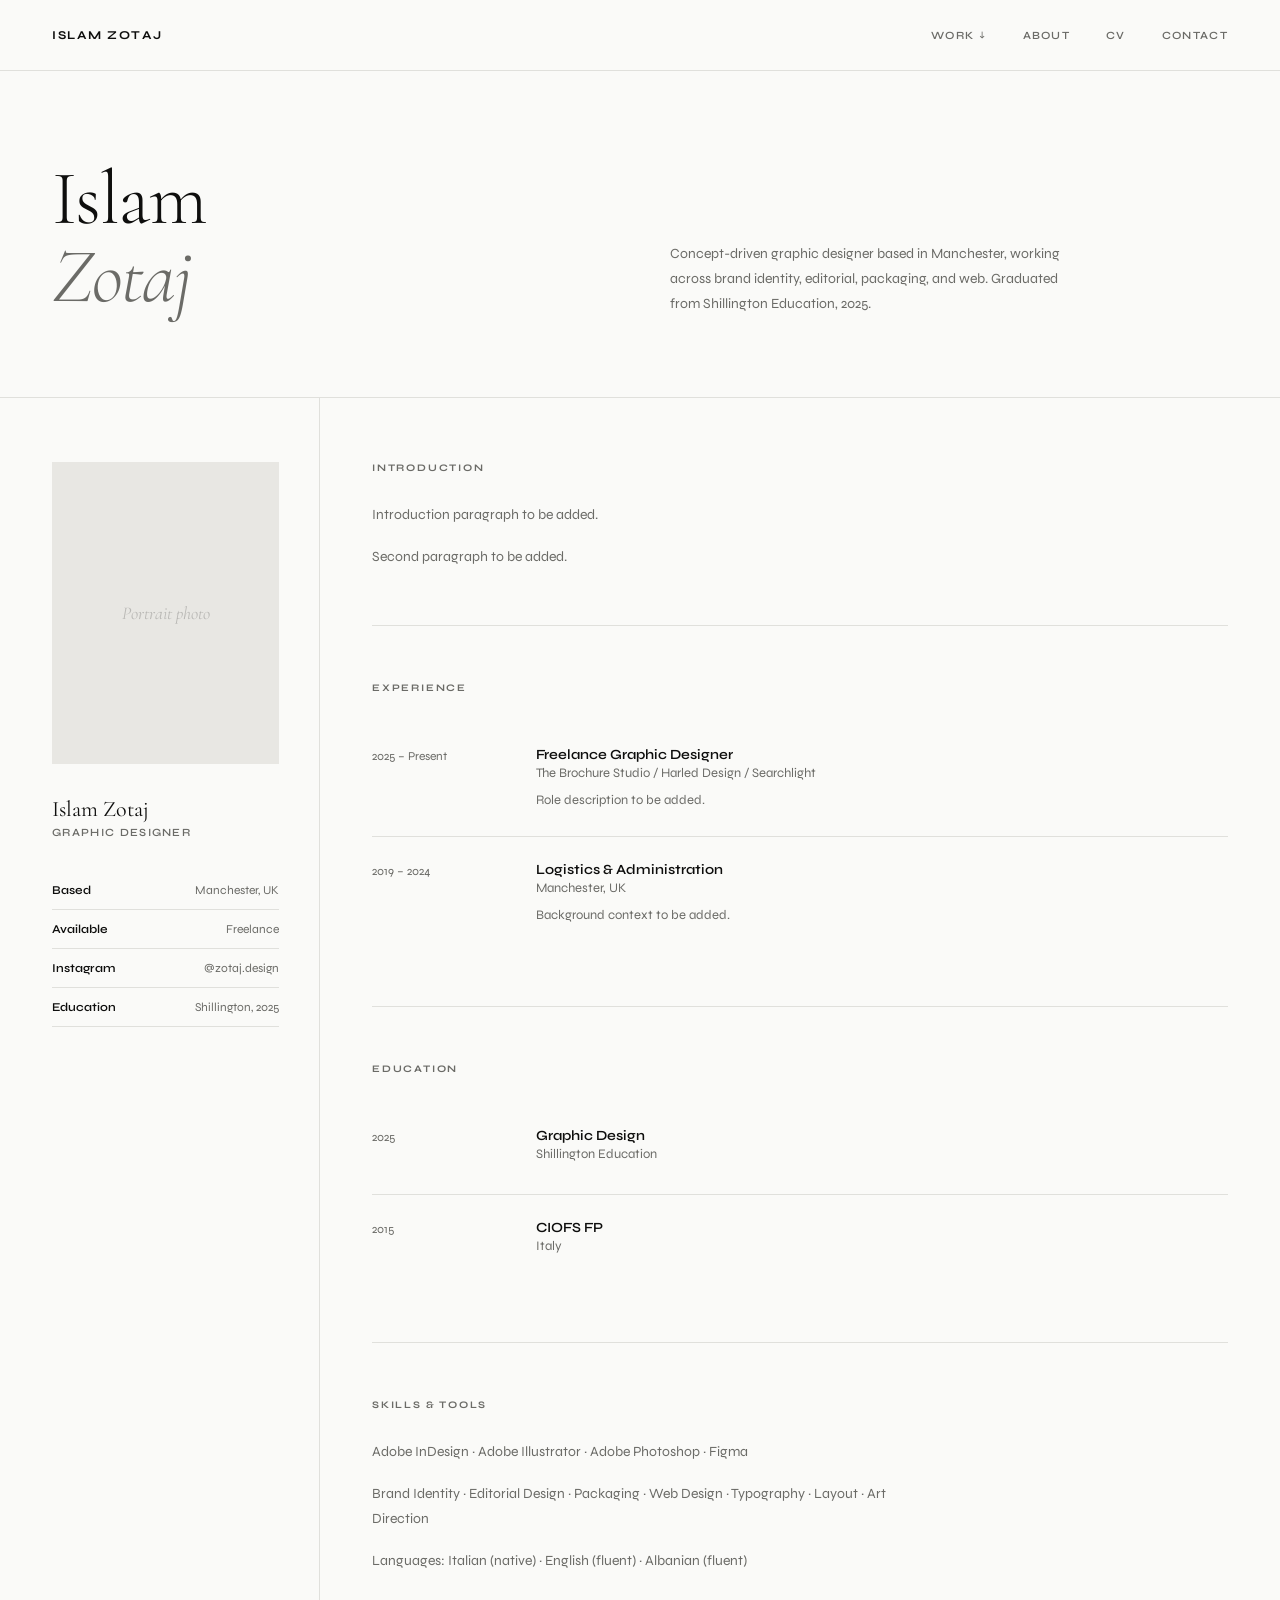
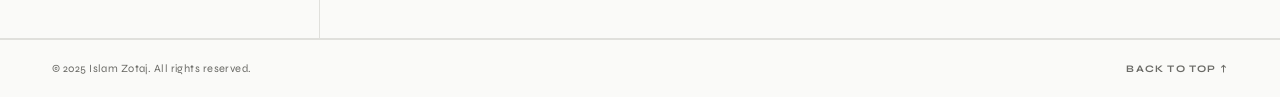
==== commit 0c6a6ab2: "Add files via upload" ====
--- a/about.html
+++ b/about.html
@@ -24,10 +24,13 @@
             <li><a href="/work-serene">Serene Pathways <span>Website</span></a></li>
             <li><a href="/work-bloom">Bloom <span>Brand Identity</span></a></li>
             <li><a href="/work-mother">Mother Puppers <span>Packaging</span></a></li>
+            <li><a href="/work-searchlight">Searchlight <span>Catalogue</span></a></li>
+            <li><a href="/work-harled">Harled <span>Catalogue</span></a></li>
+            <li><a href="/work-brochure">Brochure Studio <span>Print</span></a></li>
           </ul>
         </div>
       </li>
-      <li><a href="/about" style="color:var(--black)">About</a></li>
+      <li><a href="/about">About</a></li>
       <li><a href="/cv">CV</a></li>
       <li><a href="/contact">Contact</a></li>
     </ul>
@@ -39,6 +42,7 @@
 
 <div class="mobile-menu" id="mobileMenu">
   <ul class="mobile-menu-links">
+    <li><a href="/">Home</a></li>
     <li>
       <span id="mobileWorkToggle">Work</span>
       <ul class="mobile-sub-links" id="mobileSubLinks">
@@ -47,6 +51,9 @@
         <li><a href="/work-serene">Serene Pathways</a></li>
         <li><a href="/work-bloom">Bloom</a></li>
         <li><a href="/work-mother">Mother Puppers</a></li>
+        <li><a href="/work-searchlight">Searchlight</a></li>
+        <li><a href="/work-harled">Harled</a></li>
+        <li><a href="/work-brochure">Brochure Studio</a></li>
       </ul>
     </li>
     <li><a href="/about">About</a></li>
@@ -59,6 +66,7 @@
     <a href="https://www.linkedin.com" target="_blank">LinkedIn</a>
   </div>
 </div>
+
 
 <div class="page-hero anim anim-d1">
   <h1 class="page-hero-title">Islam<br><em>Zotaj</em></h1>
@@ -138,33 +146,26 @@
 <script>
 document.addEventListener('DOMContentLoaded', function() {
   var nav = document.getElementById('nav');
-  if (nav) {
-    window.addEventListener('scroll', function() { nav.classList.toggle('scrolled', window.scrollY > 40); }, { passive: true });
+  if (nav) { window.addEventListener('scroll', function() { nav.classList.toggle('scrolled', window.scrollY > 40); }, { passive: true }); }
+  var wd = document.getElementById('workDropdown'), wt = document.getElementById('workToggle');
+  if (wd && wt) {
+    wt.addEventListener('mouseenter', function() { wd.classList.add('open'); });
+    wd.addEventListener('mouseleave', function() { wd.classList.remove('open'); });
+    wt.addEventListener('click', function(e) { e.stopPropagation(); wd.classList.toggle('open'); });
+    document.addEventListener('click', function(e) { if (!wd.contains(e.target)) wd.classList.remove('open'); });
   }
-  var workDropdown = document.getElementById('workDropdown');
-  var workToggle   = document.getElementById('workToggle');
-  if (workDropdown && workToggle) {
-    workToggle.addEventListener('mouseenter', function() { workDropdown.classList.add('open'); });
-    workDropdown.addEventListener('mouseleave', function() { workDropdown.classList.remove('open'); });
-    workToggle.addEventListener('click', function(e) { e.stopPropagation(); workDropdown.classList.toggle('open'); });
-    document.addEventListener('click', function(e) { if (!workDropdown.contains(e.target)) workDropdown.classList.remove('open'); });
-  }
-  var burger = document.getElementById('burger');
-  var mobileMenu = document.getElementById('mobileMenu');
-  if (burger && mobileMenu) {
-    burger.addEventListener('click', function() {
-      burger.classList.toggle('open'); mobileMenu.classList.toggle('open');
-      document.body.style.overflow = mobileMenu.classList.contains('open') ? 'hidden' : '';
+  var b = document.getElementById('burger'), mm = document.getElementById('mobileMenu');
+  if (b && mm) {
+    b.addEventListener('click', function() {
+      b.classList.toggle('open'); mm.classList.toggle('open');
+      document.body.style.overflow = mm.classList.contains('open') ? 'hidden' : '';
     });
-    mobileMenu.querySelectorAll('a').forEach(function(l) {
-      l.addEventListener('click', function() { burger.classList.remove('open'); mobileMenu.classList.remove('open'); document.body.style.overflow = ''; });
+    mm.querySelectorAll('a').forEach(function(l) {
+      l.addEventListener('click', function() { b.classList.remove('open'); mm.classList.remove('open'); document.body.style.overflow = ''; });
     });
   }
-  var mobileWorkToggle = document.getElementById('mobileWorkToggle');
-  var mobileSubLinks   = document.getElementById('mobileSubLinks');
-  if (mobileWorkToggle && mobileSubLinks) {
-    mobileWorkToggle.addEventListener('click', function() { mobileSubLinks.classList.toggle('open'); });
-  }
+  var mwt = document.getElementById('mobileWorkToggle'), msl = document.getElementById('mobileSubLinks');
+  if (mwt && msl) { mwt.addEventListener('click', function() { msl.classList.toggle('open'); }); }
   var rs = document.createElement('style');
   rs.textContent = '.reveal{opacity:0;transform:translateY(18px);transition:opacity .7s ease,transform .7s ease}.reveal.revealed{opacity:1!important;transform:none!important}';
   document.head.appendChild(rs);
@@ -173,9 +174,7 @@
       entries.forEach(function(e) { if (e.isIntersecting) { e.target.classList.add('revealed'); obs.unobserve(e.target); } });
     }, { threshold: 0.08 });
     document.querySelectorAll('.reveal').forEach(function(el) { obs.observe(el); });
-  } else {
-    document.querySelectorAll('.reveal').forEach(function(el) { el.classList.add('revealed'); });
-  }
+  } else { document.querySelectorAll('.reveal').forEach(function(el) { el.classList.add('revealed'); }); }
 });
 </script>
 
--- a/style.css
+++ b/style.css
@@ -275,13 +275,24 @@
   gap: 10px;
 }
 .dot {
-  width: 24px;
+  width: 32px;
+  height: 20px; /* tall touch target */
+  cursor: pointer;
+  display: flex;
+  align-items: center;
+  position: relative;
+  padding: 9px 0; /* invisible clickable area above/below */
+}
+.dot::after {
+  content: '';
+  display: block;
+  width: 100%;
   height: 2px;
-  background: rgba(255,255,255,.3);
-  cursor: pointer;
+  background: rgba(255,255,255,.35);
   transition: background .3s, width .3s;
 }
-.dot.active { background: #fff; width: 40px; }
+.dot.active::after { background: #fff; }
+.dot:hover::after { background: rgba(255,255,255,.6); }
 
 /* No arrows — hide the nav buttons */
 .slider-nav { display: none; }
@@ -355,7 +366,10 @@
 .strip-item[data-project="bloom"]  .strip-placeholder { background: #2D2D2A; color: #F5CD3C; }
 .strip-item[data-project="mother"] .strip-placeholder { background: #5B2D6B; color: #F5CD3C; }
 .strip-item[data-project="serene"] .strip-placeholder { background: #F5E6DA; color: #B23A48; }
-.strip-item[data-project="omnia"]  .strip-placeholder { background: #F5F1E6; color: #FF6D6A; }
+.strip-item[data-project="omnia"]        .strip-placeholder { background: #F5F1E6; color: #FF6D6A; }
+.strip-item[data-project="searchlight"] .strip-placeholder { background: #1C1C2E; color: #E8C547; }
+.strip-item[data-project="harled"]      .strip-placeholder { background: #0D1F0D; color: #7EC845; }
+.strip-item[data-project="brochure"]    .strip-placeholder { background: #1A1410; color: #C9A96E; }
 
 .strip-info {
   padding: 20px 24px 28px;
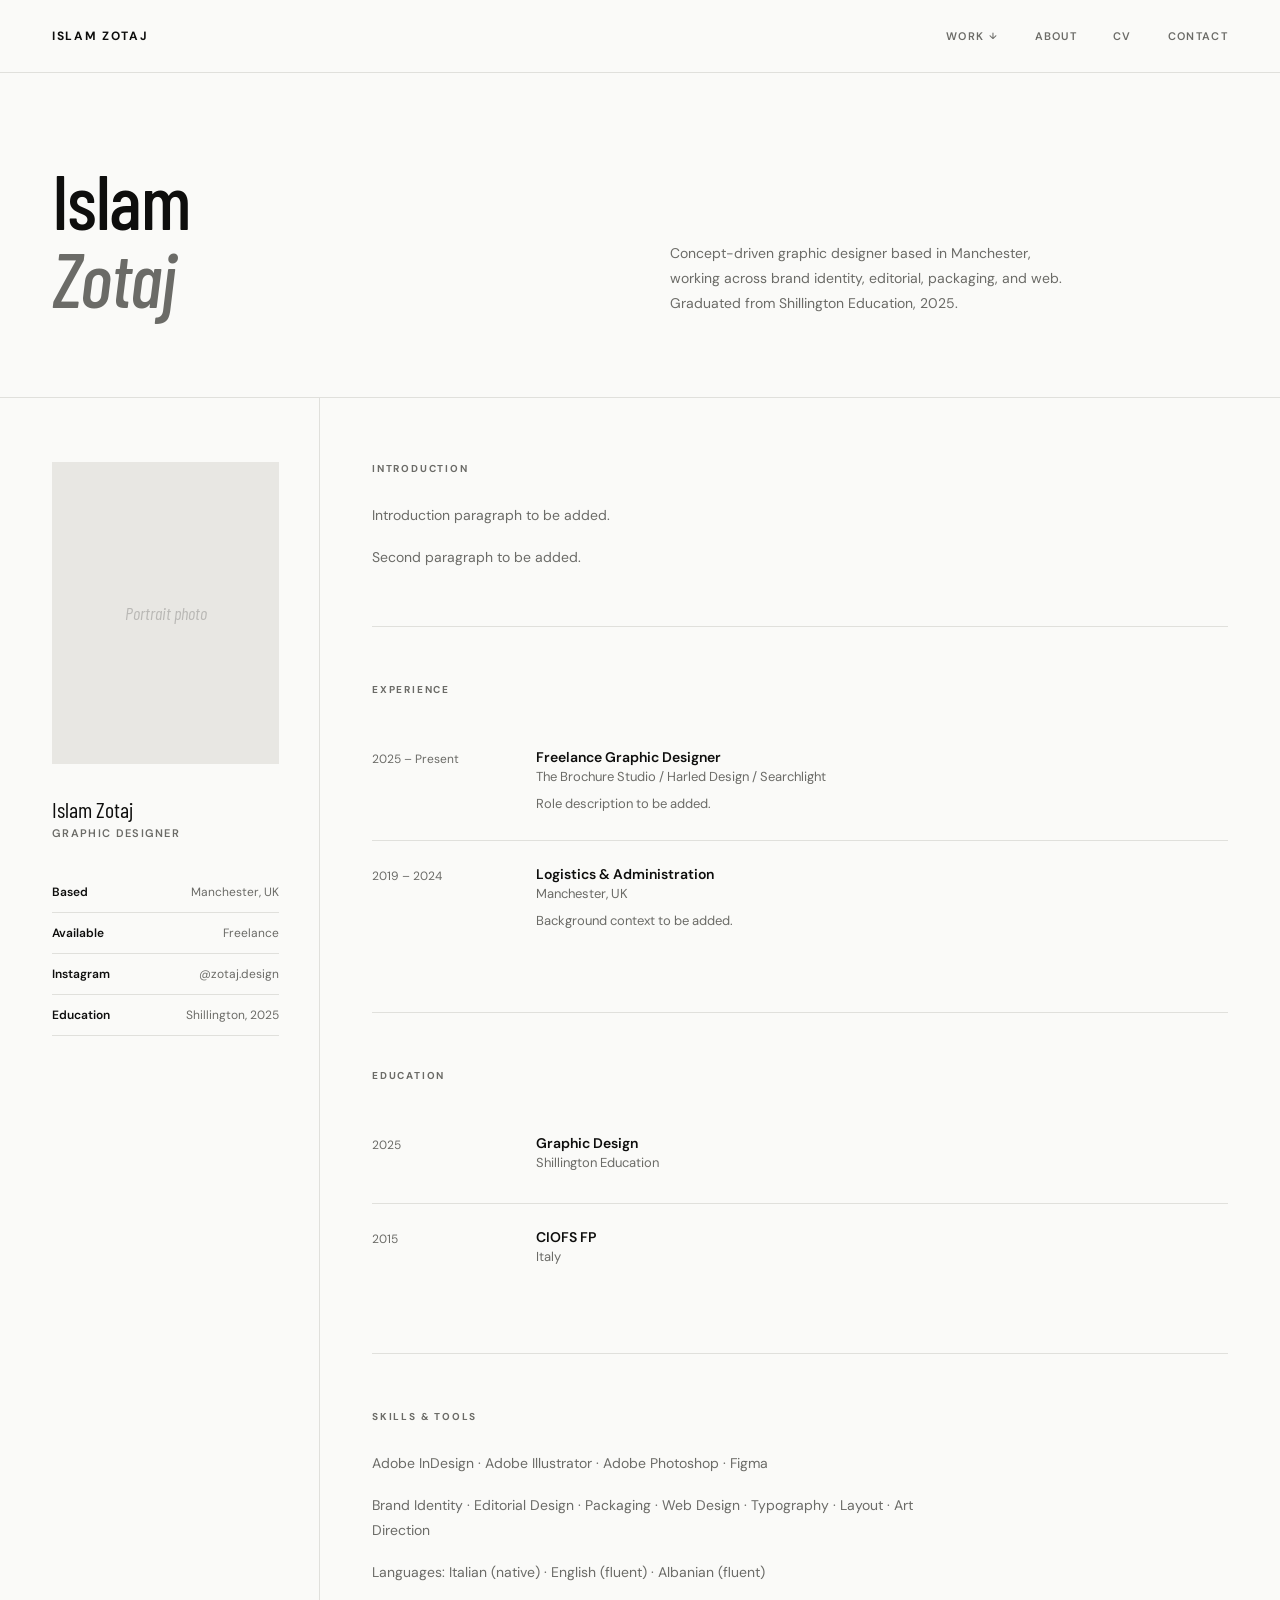
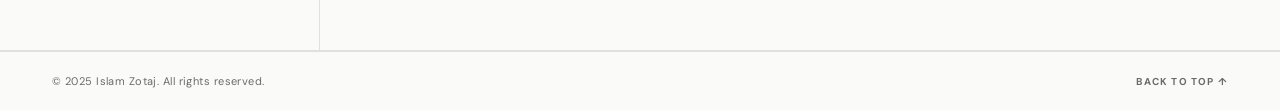
==== commit a09c9cb5: "Add files via upload" ====
--- a/about.html
+++ b/about.html
@@ -6,7 +6,7 @@
   <title>About — Islam Zotaj</title>
   <link rel="preconnect" href="https://fonts.googleapis.com">
   <link rel="preconnect" href="https://fonts.gstatic.com" crossorigin>
-  <link href="https://fonts.googleapis.com/css2?family=Cormorant+Garamond:ital,wght@0,300;0,400;1,300;1,400&family=Syne:wght@400;500;600;700;800&display=swap" rel="stylesheet">
+  <link href="https://fonts.googleapis.com/css2?family=Barlow+Condensed:ital,wght@0,400;0,500;0,600;0,700;1,400;1,600&family=DM+Sans:wght@300;400;500;600;700&display=swap" rel="stylesheet">
   <link rel="stylesheet" href="/style.css">
 </head>
 <body>
@@ -24,9 +24,6 @@
             <li><a href="/work-serene">Serene Pathways <span>Website</span></a></li>
             <li><a href="/work-bloom">Bloom <span>Brand Identity</span></a></li>
             <li><a href="/work-mother">Mother Puppers <span>Packaging</span></a></li>
-            <li><a href="/work-searchlight">Searchlight <span>Catalogue</span></a></li>
-            <li><a href="/work-harled">Harled <span>Catalogue</span></a></li>
-            <li><a href="/work-brochure">Brochure Studio <span>Print</span></a></li>
           </ul>
         </div>
       </li>
@@ -51,9 +48,6 @@
         <li><a href="/work-serene">Serene Pathways</a></li>
         <li><a href="/work-bloom">Bloom</a></li>
         <li><a href="/work-mother">Mother Puppers</a></li>
-        <li><a href="/work-searchlight">Searchlight</a></li>
-        <li><a href="/work-harled">Harled</a></li>
-        <li><a href="/work-brochure">Brochure Studio</a></li>
       </ul>
     </li>
     <li><a href="/about">About</a></li>
@@ -66,7 +60,6 @@
     <a href="https://www.linkedin.com" target="_blank">LinkedIn</a>
   </div>
 </div>
-
 
 <div class="page-hero anim anim-d1">
   <h1 class="page-hero-title">Islam<br><em>Zotaj</em></h1>
--- a/style.css
+++ b/style.css
@@ -6,8 +6,8 @@
   --black: #0E0E0D;
   --mid:   #6B6B67;
   --rule:  #E0E0DC;
-  --serif: 'Cormorant Garamond', serif;
-  --sans:  'Syne', sans-serif;
+  --serif: 'Barlow Condensed', sans-serif;
+  --sans:  'DM Sans', sans-serif;
 }
 
 html { font-size: 16px; scroll-behavior: smooth; }
@@ -225,10 +225,10 @@
 
 .slide-title {
   font-family: var(--serif);
-  font-size: clamp(56px, 7vw, 104px);
-  font-weight: 300;
+  font-size: clamp(52px, 6.5vw, 92px);
+  font-weight: 500;
   line-height: 1.0;
-  letter-spacing: -.02em;
+  letter-spacing: .04em;
   color: #fff;
   margin-bottom: 20px;
 }
@@ -385,8 +385,10 @@
 }
 .strip-title {
   font-family: var(--serif);
-  font-size: 22px;
-  font-weight: 400;
+  font-size: 20px;
+  font-weight: 600;
+  letter-spacing: .04em;
+  text-transform: uppercase;
   margin-bottom: 10px;
 }
 .strip-arrow {
@@ -428,7 +430,7 @@
 .about-headline {
   font-family: var(--serif);
   font-size: clamp(32px, 3.5vw, 52px);
-  font-weight: 300;
+  font-weight: 500;
   line-height: 1.1;
   margin-bottom: 28px;
 }
@@ -492,7 +494,7 @@
 .contact-headline {
   font-family: var(--serif);
   font-size: clamp(36px, 4vw, 60px);
-  font-weight: 300;
+  font-weight: 500;
   line-height: 1.08;
 }
 .contact-headline em { font-style: italic; color: var(--mid); }
@@ -546,7 +548,7 @@
 .page-hero-title {
   font-family: var(--serif);
   font-size: clamp(48px, 6vw, 88px);
-  font-weight: 300;
+  font-weight: 500;
   line-height: 1.02;
   letter-spacing: -.02em;
 }
@@ -574,7 +576,7 @@
 .cs-title {
   font-family: var(--serif);
   font-size: clamp(56px, 7vw, 100px);
-  font-weight: 300;
+  font-weight: 500;
   line-height: 1.0;
   letter-spacing: -.02em;
   margin-bottom: 40px;
@@ -612,7 +614,7 @@
 .cs-intro-headline {
   font-family: var(--serif);
   font-size: clamp(28px, 3vw, 44px);
-  font-weight: 300;
+  font-weight: 500;
   line-height: 1.12;
 }
 .cs-intro-headline em { font-style: italic; color: var(--mid); }
@@ -863,7 +865,7 @@
 .cv-name {
   font-family: var(--serif);
   font-size: clamp(52px, 6vw, 80px);
-  font-weight: 300;
+  font-weight: 500;
   line-height: 1.02;
   letter-spacing: -.02em;
   margin-bottom: 8px;
@@ -925,7 +927,7 @@
 .contact-big-email {
   font-family: var(--serif);
   font-size: clamp(24px, 2.8vw, 40px);
-  font-weight: 300;
+  font-weight: 500;
   color: var(--mid);
   transition: color .2s;
   display: block;
@@ -1020,7 +1022,7 @@
   padding: 20px 0;
   font-family: var(--serif);
   font-size: 32px;
-  font-weight: 300;
+  font-weight: 500;
   color: var(--black);
   cursor: pointer;
   transition: color .2s;
